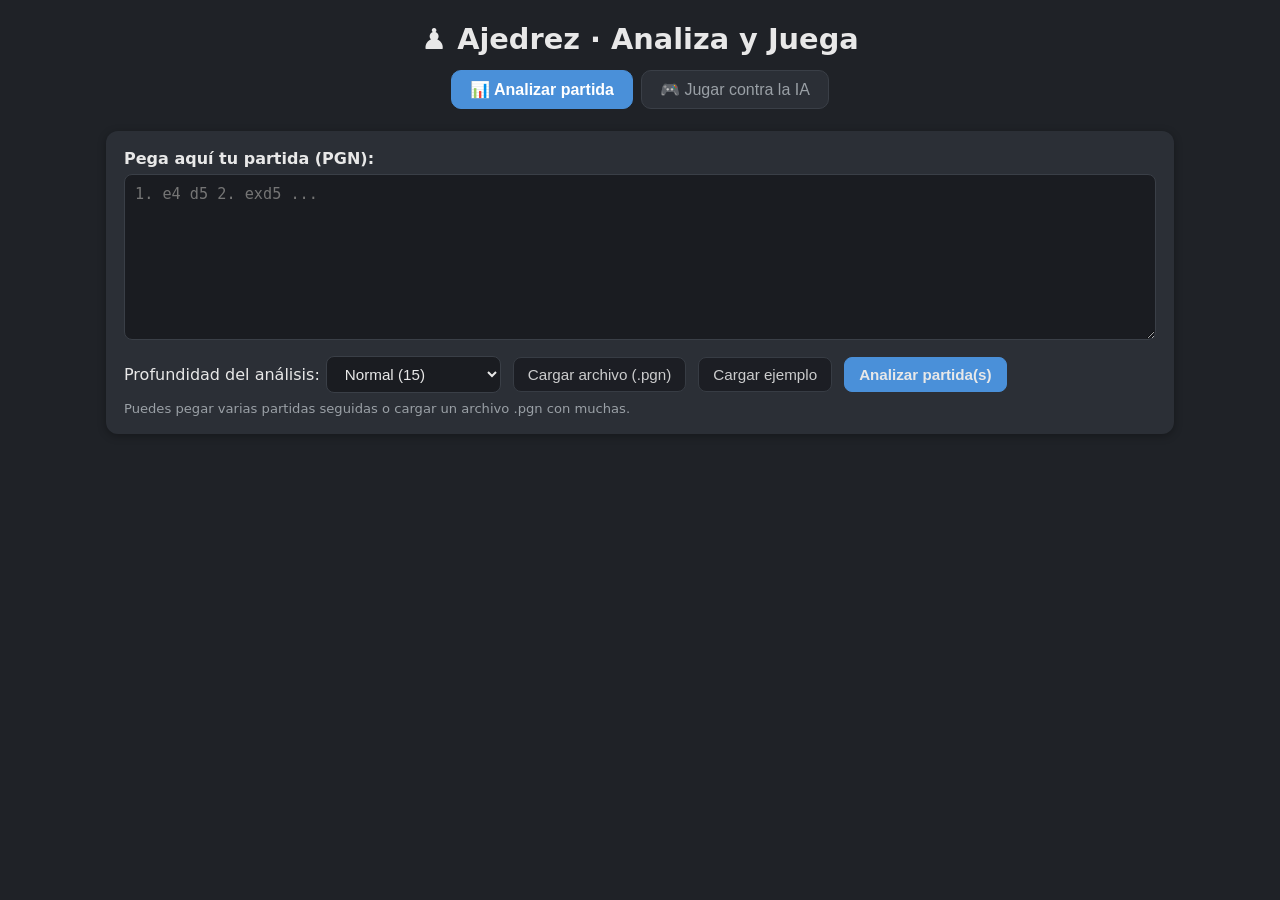
==== static/index.html @ 44417ddb "App de ajedrez: analizador + juego (escritorio y web) - Version de escritorio (Python/Flask + Stockf" ====
<!DOCTYPE html>
<html lang="es">
<head>
  <meta charset="UTF-8" />
  <meta name="viewport" content="width=device-width, initial-scale=1.0" />
  <title>Analizador de Ajedrez</title>
  <link rel="stylesheet" href="/static/style.css" />
</head>
<body>
  <header>
    <h1>♟ Ajedrez · Analiza y Juega</h1>
    <nav class="tabs">
      <button class="tab-btn active" data-tab="analyze">📊 Analizar partida</button>
      <button class="tab-btn" data-tab="play">🎮 Jugar contra la IA</button>
    </nav>
  </header>

  <main>
   <div id="tab-analyze" class="tab-content">
    <!-- Panel de entrada -->
    <section id="input-panel" class="card">
      <label for="pgn">Pega aquí tu partida (PGN):</label>
      <textarea id="pgn" rows="8" placeholder="1. e4 d5 2. exd5 ..."></textarea>
      <div class="controls">
        <label>Profundidad del análisis:
          <select id="depth">
            <option value="10">Rápida (10)</option>
            <option value="15" selected>Normal (15)</option>
            <option value="18">Profunda (18)</option>
            <option value="22">Muy profunda (22)</option>
          </select>
        </label>
        <input type="file" id="file-input" accept=".pgn,.txt" class="hidden" />
        <button id="load-file" class="ghost">Cargar archivo (.pgn)</button>
        <button id="load-example" class="ghost">Cargar ejemplo</button>
        <button id="analyze">Analizar partida(s)</button>
      </div>
      <p class="hint">Puedes pegar varias partidas seguidas o cargar un archivo .pgn con muchas.</p>
      <div id="progress-wrap" class="hidden">
        <div id="progress-bar"><div id="progress-fill"></div></div>
        <span id="progress-text"></span>
      </div>
      <div id="error-box" class="hidden"></div>
    </section>

    <!-- Panel de resultados -->
    <section id="results" class="hidden">
      <!-- Estadísticas globales (varias partidas) -->
      <div class="card hidden" id="global-card">
        <h2>Estadísticas globales</h2>
        <div id="global-stats"></div>
      </div>

      <!-- Selector de partidas (varias partidas) -->
      <div class="card hidden" id="games-card">
        <h2>Partidas analizadas</h2>
        <div id="games-list"></div>
      </div>

      <div class="layout">
        <!-- Tablero + navegación -->
        <div class="board-col card">
          <div class="player-tag" id="tag-top"></div>
          <div id="board-wrap">
            <div id="board"></div>
            <svg id="arrows" viewBox="0 0 8 8" preserveAspectRatio="none"></svg>
          </div>
          <div class="player-tag bottom" id="tag-bottom"></div>

          <div id="move-info"></div>

          <!-- Gráfico de evaluación -->
          <div id="eval-graph-wrap">
            <svg id="eval-graph" viewBox="0 0 400 120" preserveAspectRatio="none"></svg>
            <div class="graph-legend"><span>Ventaja blancas ▲</span><span>▼ Ventaja negras</span></div>
          </div>

          <div class="nav">
            <button id="nav-first" title="Inicio">⏮</button>
            <button id="nav-prev" title="Anterior">◀</button>
            <button id="nav-next" title="Siguiente">▶</button>
            <button id="nav-last" title="Final">⏭</button>
            <button id="flip" title="Girar tablero">⟲ Girar</button>
          </div>
          <p class="hint">Usa ← → para navegar · tecla F para girar</p>
        </div>

        <!-- Reporte -->
        <div class="report-col">
          <div class="card summary-card">
            <h2>Resumen</h2>
            <div id="opening-info"></div>
            <div id="summary"></div>
          </div>
          <div class="card moves-card">
            <h2>Jugadas</h2>
            <div id="movelist"></div>
          </div>
        </div>
      </div>

      <!-- Reporte para aprender -->
      <div class="card" id="report-card">
        <h2>📝 Aprende de tus errores</h2>
        <p class="hint">Genera un resumen de tus errores principales y consejos para mejorar. Elige tu color:</p>
        <div class="report-buttons" id="report-buttons"></div>
        <pre id="report-output" class="hidden"></pre>
        <div id="report-actions" class="hidden">
          <button id="copy-report" class="ghost">📋 Copiar</button>
          <button id="download-report" class="ghost">💾 Descargar .txt</button>
          <span id="copy-msg"></span>
        </div>
      </div>

      <!-- Entrenador de errores -->
      <div class="card hidden" id="trainer-card">
        <h2>🧩 Entrena tus errores</h2>
        <div id="trainer-intro"></div>
        <div id="trainer-area" class="hidden">
          <div class="trainer-layout">
            <div class="board-col">
              <div id="puzzle-prompt"></div>
              <div id="puzzle-board-wrap"><div id="puzzle-board"></div></div>
            </div>
            <div class="trainer-side">
              <div id="puzzle-progress"></div>
              <div id="puzzle-status"><em>Encuentra la mejor jugada y muévela en el tablero.</em></div>
              <div class="puzzle-buttons">
                <button id="pz-hint" class="ghost">💡 Pista</button>
                <button id="pz-solution" class="ghost">Ver solución</button>
                <button id="pz-next">Siguiente ▶</button>
              </div>
            </div>
          </div>
        </div>
      </div>
    </section>
   </div><!-- /tab-analyze -->

   <!-- ================= PESTAÑA: JUGAR ================= -->
   <div id="tab-play" class="tab-content hidden">
    <div class="card" id="play-setup">
      <h2>Nueva partida contra la IA</h2>
      <div class="controls">
        <label>Juego con:
          <select id="play-color">
            <option value="white">Blancas</option>
            <option value="black">Negras</option>
            <option value="random">Al azar</option>
          </select>
        </label>
        <label>Dificultad:
          <select id="play-mode">
            <option value="adaptive" selected>Adaptativa (a tu nivel)</option>
            <option value="fixed">Fija</option>
          </select>
        </label>
        <label id="elo-fixed-wrap" class="hidden">Elo del rival:
          <input type="number" id="play-elo" value="1000" min="500" max="2800" step="50" style="width:90px" />
        </label>
        <button id="play-start">Empezar partida</button>
      </div>
    </div>

    <div class="card hidden" id="elo-card">
      <div id="elo-panel"></div>
      <svg id="elo-graph" viewBox="0 0 400 110" preserveAspectRatio="none" class="hidden"></svg>
    </div>

    <div class="play-layout hidden" id="play-area">
      <div class="board-col card">
        <div class="player-tag" id="ptag-top"></div>
        <div id="play-board-wrap">
          <div id="play-board"></div>
          <svg id="play-arrows" viewBox="0 0 8 8" preserveAspectRatio="none"></svg>
          <div id="promo-overlay" class="hidden"></div>
        </div>
        <div class="player-tag bottom" id="ptag-bottom"></div>
        <div id="play-status"></div>
        <div class="nav">
          <button id="play-hint" class="ghost">💡 Pista</button>
          <button id="play-takeback" class="ghost">↩ Deshacer</button>
          <button id="play-resign" class="ghost">🏳 Rendirse</button>
          <button id="play-flip" class="ghost">⟲ Girar</button>
          <button id="play-sound" class="ghost" title="Activar/desactivar sonido">🔊</button>
        </div>
        <button id="play-analyze" class="ghost hidden">📊 Analizar esta partida</button>
      </div>

      <div class="report-col">
        <div class="card">
          <h2>Tu última jugada</h2>
          <div id="play-feedback"><em>Haz tu primera jugada para ver la evaluación.</em></div>
        </div>
        <div class="card moves-card">
          <h2>Historial</h2>
          <div id="play-history"></div>
        </div>
      </div>
    </div>
   </div><!-- /tab-play -->
  </main>

  <script src="/static/app.js"></script>
  <script src="/static/play.js"></script>
</body>
</html>
---- static/style.css ----
:root {
  --bg: #1f2227;
  --card: #2b2f36;
  --light: #ebecd0;
  --dark: #769656;
  --accent: #4a90d9;
  --text: #e8e8e8;
  --muted: #9aa0a6;
}

* { box-sizing: border-box; }

body {
  margin: 0;
  font-family: "Segoe UI", system-ui, sans-serif;
  background: var(--bg);
  color: var(--text);
  padding-bottom: 40px;
}

header {
  text-align: center;
  padding: 22px 16px 6px;
}
header h1 { margin: 0; font-size: 1.8rem; }
header .sub { color: var(--muted); margin: 6px 0 0; }

/* Pestañas */
.tabs { display: flex; gap: 8px; justify-content: center; margin-top: 14px; }
.tab-btn {
  background: var(--card); color: var(--muted); border: 1px solid #3a3f47;
  padding: 9px 18px; border-radius: 10px; font-size: 1rem; cursor: pointer;
}
.tab-btn.active { background: var(--accent); border-color: var(--accent); color: #fff; font-weight: 600; }
.tab-content { animation: fade .2s; }
@keyframes fade { from { opacity: 0; } to { opacity: 1; } }

main { max-width: 1100px; margin: 0 auto; padding: 16px; }

.card {
  background: var(--card);
  border-radius: 12px;
  padding: 18px;
  box-shadow: 0 2px 8px rgba(0,0,0,.3);
  margin-bottom: 18px;
}

label { display: block; margin-bottom: 6px; font-weight: 600; }

textarea {
  width: 100%;
  background: #1a1c21;
  color: var(--text);
  border: 1px solid #3a3f47;
  border-radius: 8px;
  padding: 10px;
  font-family: "Consolas", monospace;
  font-size: 0.95rem;
  resize: vertical;
}

.controls {
  display: flex;
  gap: 12px;
  align-items: center;
  flex-wrap: wrap;
  margin-top: 12px;
}
.controls label { display: inline-flex; gap: 6px; align-items: center; margin: 0; font-weight: 500; }

select, button {
  background: #1a1c21;
  color: var(--text);
  border: 1px solid #3a3f47;
  border-radius: 8px;
  padding: 8px 14px;
  font-size: 0.95rem;
  cursor: pointer;
}
button#analyze { background: var(--accent); border-color: var(--accent); font-weight: 600; }
button#analyze:hover { filter: brightness(1.1); }
button.ghost { opacity: .85; }
button:disabled { opacity: .5; cursor: default; }

.hidden { display: none !important; }

/* Progreso */
#progress-wrap { margin-top: 14px; display: flex; align-items: center; gap: 12px; }
#progress-bar { flex: 1; height: 10px; background: #1a1c21; border-radius: 6px; overflow: hidden; }
#progress-fill { height: 100%; width: 0; background: var(--accent); transition: width .15s; }
#progress-text { color: var(--muted); font-size: .9rem; white-space: nowrap; }

#error-box {
  margin-top: 12px;
  background: #4a2222;
  border: 1px solid #c0392b;
  color: #ffb3b3;
  padding: 10px 14px;
  border-radius: 8px;
}

/* Layout resultados */
.layout { display: grid; grid-template-columns: minmax(340px, 460px) 1fr; gap: 18px; }
@media (max-width: 860px) { .layout { grid-template-columns: 1fr; } }

.board-col { display: flex; flex-direction: column; align-items: center; }

/* Tablero */
#board-wrap {
  position: relative;
  width: 100%;
  max-width: 440px;
  aspect-ratio: 1 / 1;
}
#board {
  width: 100%;
  height: 100%;
  display: grid;
  grid-template-columns: repeat(8, 1fr);
  grid-template-rows: repeat(8, 1fr);
  border-radius: 6px;
  overflow: hidden;
  border: 3px solid #3a3f47;
}
#arrows {
  position: absolute;
  top: 0; left: 0;
  width: 100%;
  height: 100%;
  pointer-events: none;
}
.sq {
  display: flex;
  align-items: center;
  justify-content: center;
  font-size: clamp(28px, 6.2vw, 46px);
  line-height: 1;
  position: relative;
  user-select: none;
}
.sq.light { background: var(--light); }
.sq.dark  { background: var(--dark); }
.sq .piece-w { color: #fff; text-shadow: 0 0 2px #000, 0 1px 2px rgba(0,0,0,.6); }
.sq .piece-b { color: #1a1a1a; text-shadow: 0 0 1px #888; }
/* Coordenadas del tablero */
.coord {
  position: absolute;
  font-size: clamp(8px, 1.5vw, 11px);
  font-weight: 700;
  line-height: 1;
  pointer-events: none;
}
.coord.rank { top: 2px; left: 2px; }
.coord.file { bottom: 1px; right: 3px; }
.coord-on-light { color: var(--dark); }
.coord-on-dark { color: var(--light); }

.sq.from { box-shadow: inset 0 0 0 4px rgba(74,144,217,.7); }
.sq.to   { box-shadow: inset 0 0 0 4px rgba(74,144,217,.95); }
.sq.best-from { box-shadow: inset 0 0 0 4px rgba(39,174,96,.55); }
.sq.best-to   { box-shadow: inset 0 0 0 4px rgba(39,174,96,.85); }

.player-tag { width: 100%; max-width: 440px; padding: 6px 4px; font-weight: 600; }
.player-tag.bottom { margin-top: 6px; }

/* Info de jugada */
#move-info {
  width: 100%;
  max-width: 440px;
  margin-top: 12px;
  min-height: 64px;
  background: #1a1c21;
  border-radius: 8px;
  padding: 10px 14px;
  font-size: .95rem;
}
#move-info .badge {
  display: inline-block;
  padding: 2px 10px;
  border-radius: 12px;
  font-weight: 700;
  color: #fff;
  font-size: .85rem;
}
#move-info .best { color: var(--muted); margin-top: 6px; }
#move-info .translate {
  margin-top: 6px;
  font-size: .95rem;
  color: #cfe3ff;
}
.player-summary .counts span[title] { cursor: help; }
.mv-co { font-family: "Consolas", monospace; letter-spacing: .3px; }

/* Reporte para aprender */
.report-buttons { display: flex; gap: 10px; flex-wrap: wrap; margin: 6px 0 4px; }
#report-output {
  background: #15171b;
  border: 1px solid #3a3f47;
  border-radius: 8px;
  padding: 14px 16px;
  margin-top: 12px;
  font-family: "Consolas", monospace;
  font-size: .88rem;
  line-height: 1.5;
  color: #d6dbe0;
  white-space: pre-wrap;
  word-break: break-word;
  max-height: 520px;
  overflow-y: auto;
}
#report-actions { display: flex; align-items: center; gap: 10px; margin-top: 10px; }
#copy-msg { color: #2ecc71; font-size: .9rem; }

/* Entrenador de errores */
.trainer-layout { display: grid; grid-template-columns: minmax(300px, 400px) 1fr; gap: 18px; align-items: start; }
@media (max-width: 760px) { .trainer-layout { grid-template-columns: 1fr; } }
#puzzle-board-wrap { width: 100%; max-width: 400px; aspect-ratio: 1 / 1; }
#puzzle-board {
  width: 100%; height: 100%;
  display: grid; grid-template-columns: repeat(8, 1fr); grid-template-rows: repeat(8, 1fr);
  border-radius: 6px; overflow: hidden; border: 3px solid #3a3f47;
}
#puzzle-board .sq { cursor: pointer; }
#puzzle-board .sq.selected { box-shadow: inset 0 0 0 4px rgba(241,196,15,.85); }
#puzzle-prompt { margin-bottom: 8px; font-size: .95rem; }
#puzzle-progress { font-size: 1.1rem; margin-bottom: 8px; }
#puzzle-status { background: #1a1c21; border-radius: 8px; padding: 10px 14px; min-height: 48px; margin-bottom: 12px; }
.pz-ok { color: #2ecc71; font-weight: 700; }
.pz-bad { color: #e67e22; font-weight: 700; }
.puzzle-buttons { display: flex; gap: 8px; flex-wrap: wrap; }
#trainer-intro button, #pz-next { background: var(--accent); border-color: var(--accent); color: #fff; font-weight: 600; }

/* ================= Modo de juego ================= */
.play-layout { display: grid; grid-template-columns: minmax(340px, 460px) 1fr; gap: 18px; }
@media (max-width: 860px) { .play-layout { grid-template-columns: 1fr; } }

#play-board-wrap { position: relative; width: 100%; max-width: 440px; aspect-ratio: 1 / 1; }
#play-board {
  width: 100%; height: 100%;
  display: grid; grid-template-columns: repeat(8, 1fr); grid-template-rows: repeat(8, 1fr);
  border-radius: 6px; overflow: hidden; border: 3px solid #3a3f47;
}
#play-board .sq { cursor: pointer; }
#play-board .sq.selected { box-shadow: inset 0 0 0 4px rgba(241,196,15,.85); }
#play-arrows { position: absolute; top: 0; left: 0; width: 100%; height: 100%; pointer-events: none; }

/* Puntos de jugada legal */
.legal-dot {
  position: absolute; width: 30%; height: 30%; border-radius: 50%;
  background: rgba(20,20,20,.32); top: 35%; left: 35%; pointer-events: none;
}
.sq.light .legal-dot { background: rgba(20,20,20,.28); }
.legal-dot.capture {
  width: 92%; height: 92%; top: 4%; left: 4%; background: transparent;
  border: 5px solid rgba(20,20,20,.32); box-sizing: border-box;
}

#play-status {
  width: 100%; max-width: 440px; margin-top: 12px; padding: 10px 14px;
  background: #1a1c21; border-radius: 8px; font-weight: 600; min-height: 20px;
}
#play-status.thinking { color: var(--accent); }
#play-status.check { color: #f1c40f; }
#play-status.win { color: #2ecc71; }
#play-status.error { color: #e74c3c; }

#play-feedback .reply { color: #cfe3ff; margin-top: 6px; }
#play-feedback .best { color: var(--muted); margin-top: 6px; }
#play-feedback .badge {
  display: inline-block; padding: 2px 10px; border-radius: 12px;
  font-weight: 700; color: #fff; font-size: .85rem;
}

/* Panel de Elo */
.elo-head { display: flex; align-items: baseline; gap: 16px; flex-wrap: wrap; }
.elo-big { font-size: 2.6rem; font-weight: 800; }
.elo-unit { font-size: .9rem; color: var(--muted); font-weight: 400; margin-left: 8px; }
.elo-delta { font-size: 1.3rem; font-weight: 800; margin-left: 6px; }
.elo-rank { font-size: 1.2rem; color: var(--accent); font-weight: 600; }
#elo-panel .meta { color: var(--muted); font-size: .9rem; margin-top: 6px; }
#elo-graph { width: 100%; height: 110px; margin-top: 12px; background: #1a1c21; border-radius: 8px; }

/* Coronación */
#promo-overlay {
  position: absolute; inset: 0; background: rgba(0,0,0,.6);
  display: flex; flex-direction: column; align-items: center; justify-content: center;
  gap: 10px; z-index: 5; border-radius: 6px;
}
.promo-title { color: #fff; font-weight: 600; }
.promo-row { display: flex; gap: 8px; }
.promo-piece {
  width: 56px; height: 56px; font-size: 38px; line-height: 1;
  background: var(--light); border: 2px solid #3a3f47; border-radius: 8px; cursor: pointer;
  display: flex; align-items: center; justify-content: center;
}
.promo-piece:hover { border-color: var(--accent); }

/* Aviso de blunder */
.blunder-flash { animation: blunderpulse .7s; }
@keyframes blunderpulse {
  0%, 100% { box-shadow: none; }
  30% { box-shadow: 0 0 0 3px #c0392b inset, 0 0 16px #c0392b; }
}

#play-analyze { margin-top: 8px; }
#move-info .why {
  margin-top: 8px;
  padding: 8px 10px;
  background: #3a2a2a;
  border-left: 3px solid #e74c3c;
  border-radius: 4px;
  font-size: .9rem;
}

/* Gráfico de evaluación */
#eval-graph-wrap { width: 100%; max-width: 440px; margin-top: 14px; }
#eval-graph {
  width: 100%;
  height: 120px;
  background: #1a1c21;
  border-radius: 8px;
  cursor: pointer;
}
.graph-legend { display: flex; justify-content: space-between; color: var(--muted); font-size: .72rem; margin-top: 2px; }

/* Selector de partidas */
#games-list { display: flex; flex-direction: column; gap: 6px; }
.game-item {
  display: flex; justify-content: space-between; align-items: center;
  background: #1a1c21; border-radius: 8px; padding: 10px 14px; cursor: pointer;
  border: 1px solid transparent;
}
.game-item:hover { border-color: var(--accent); }
.game-item.active { border-color: var(--accent); background: #232830; }
.game-item .g-acc { color: var(--muted); font-size: .85rem; }

/* Estadísticas globales */
#global-stats { display: flex; gap: 14px; flex-wrap: wrap; }
.global-player {
  flex: 1; min-width: 200px; background: #1a1c21; border-radius: 10px; padding: 14px;
}
.global-player h3 { margin: 0 0 6px; }
.global-player .big { font-size: 1.8rem; font-weight: 800; }
.global-player .meta { color: var(--muted); font-size: .85rem; margin: 4px 0; }
.global-player .badges { display: flex; gap: 8px; flex-wrap: wrap; margin-top: 6px; font-size: .82rem; }
.global-player .badges span { background: #2b2f36; padding: 3px 8px; border-radius: 10px; }

.nav { display: flex; gap: 8px; margin-top: 14px; }
.nav button { font-size: 1.1rem; padding: 6px 16px; }
.nav #flip { font-size: .9rem; padding: 6px 12px; margin-left: auto; }
.hint { color: var(--muted); font-size: .82rem; margin: 8px 0 0; }

/* Resumen */
#opening-info { margin-bottom: 12px; font-size: .95rem; line-height: 1.5; }
.opening-badge {
  display: inline-block; background: #3498db; color: #fff;
  padding: 2px 10px; border-radius: 12px; font-size: .8rem; font-weight: 700;
}
.opening-theory { color: var(--muted); }

#summary { display: flex; gap: 14px; flex-wrap: wrap; }
.player-summary { flex: 1; min-width: 160px; background: #1a1c21; border-radius: 10px; padding: 14px; }
.player-summary h3 { margin: 0 0 4px; font-size: 1.05rem; }
.player-summary .acc { font-size: 2.1rem; font-weight: 800; }
.player-summary .rating { color: var(--muted); margin-bottom: 8px; }
.player-summary .counts { display: flex; flex-direction: column; gap: 3px; font-size: .85rem; }
.player-summary .counts span { display: flex; justify-content: space-between; }
.dot { display: inline-block; width: 10px; height: 10px; border-radius: 50%; margin-right: 6px; vertical-align: middle; }

/* Lista de jugadas */
.moves-card { max-height: 520px; overflow-y: auto; }
.move-row { display: grid; grid-template-columns: 34px 1fr 1fr; gap: 6px; align-items: center; padding: 2px 0; }
.move-row .no { color: var(--muted); font-size: .85rem; text-align: right; }
.mv {
  padding: 4px 8px;
  border-radius: 6px;
  cursor: pointer;
  font-family: "Consolas", monospace;
  display: flex;
  align-items: center;
  gap: 6px;
}
.mv:hover { background: #1a1c21; }
.mv.active { outline: 2px solid var(--accent); background: #1a1c21; }
.mv .sym { font-weight: 800; }
.mv .mini-dot { width: 9px; height: 9px; border-radius: 50%; flex-shrink: 0; }
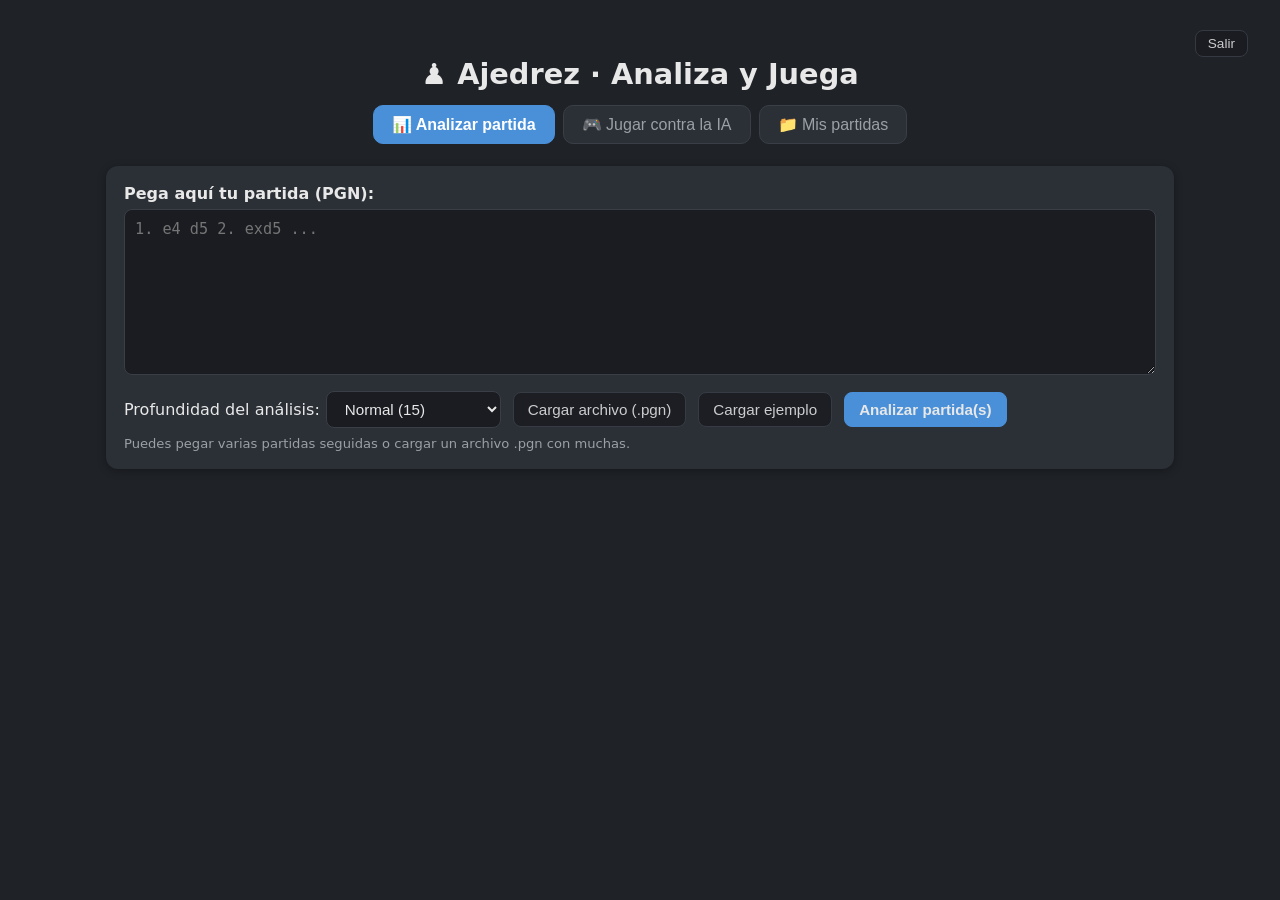
==== commit 3bd913a9: "Add multi-user auth, Supabase DB, login system and deployment config" ====
--- a/static/index.html
+++ b/static/index.html
@@ -8,10 +8,15 @@
 </head>
 <body>
   <header>
+    <div class="user-bar">
+      <span id="user-greeting"></span>
+      <button id="logout-btn" class="ghost" style="font-size:.85rem;padding:5px 12px">Salir</button>
+    </div>
     <h1>♟ Ajedrez · Analiza y Juega</h1>
     <nav class="tabs">
       <button class="tab-btn active" data-tab="analyze">📊 Analizar partida</button>
       <button class="tab-btn" data-tab="play">🎮 Jugar contra la IA</button>
+      <button class="tab-btn" data-tab="saved">📁 Mis partidas</button>
     </nav>
   </header>
 
@@ -199,9 +204,29 @@
       </div>
     </div>
    </div><!-- /tab-play -->
+
+   <!-- ================= PESTAÑA: MIS PARTIDAS ================= -->
+   <div id="tab-saved" class="tab-content hidden">
+    <div class="card">
+      <h2>📁 Mis partidas guardadas</h2>
+      <p class="hint">Tus partidas analizadas se guardan automáticamente. Haz clic en una para revisarla.</p>
+      <div id="saved-list"><em style="color:var(--muted)">Cargando...</em></div>
+    </div>
+   </div><!-- /tab-saved -->
   </main>
 
   <script src="/static/app.js"></script>
   <script src="/static/play.js"></script>
+  <style>
+    .user-bar { display:flex; justify-content:flex-end; align-items:center; gap:10px; padding:8px 16px 0; font-size:.9rem; color:var(--muted); }
+    #user-greeting strong { color:var(--text); }
+    .saved-item { display:flex; align-items:center; gap:10px; padding:10px 12px; border-radius:8px; background:#1a1c21; margin-bottom:8px; }
+    .saved-item .saved-label { flex:1; font-weight:600; }
+    .saved-item .saved-date { color:var(--muted); font-size:.85rem; }
+    .saved-item button { padding:5px 12px; font-size:.85rem; }
+    .save-toast { position:fixed; bottom:20px; right:20px; background:#27ae60; color:#fff; padding:10px 18px; border-radius:10px; font-size:.9rem; opacity:0; transition:opacity .3s; pointer-events:none; z-index:999; }
+    .save-toast.show { opacity:1; }
+  </style>
+  <div class="save-toast" id="save-toast">💾 Partida guardada</div>
 </body>
 </html>
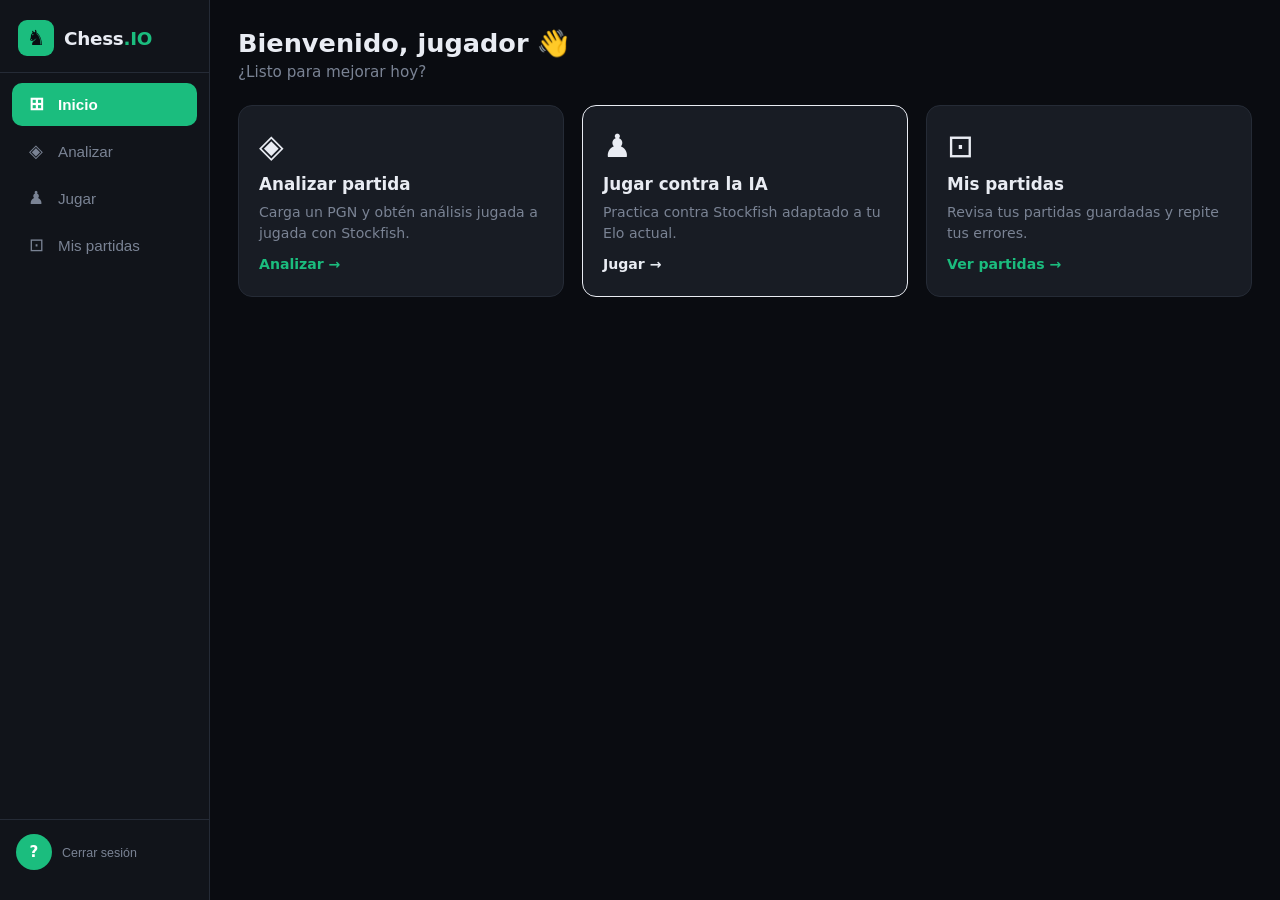
==== commit 47989352: "Redesign UI: Chess.IO style with sidebar, button groups, Entrenador section and dark theme" ====
--- a/static/index.html
+++ b/static/index.html
@@ -3,230 +3,336 @@
 <head>
   <meta charset="UTF-8" />
   <meta name="viewport" content="width=device-width, initial-scale=1.0" />
-  <title>Analizador de Ajedrez</title>
+  <title>Chess.IO</title>
   <link rel="stylesheet" href="/static/style.css" />
 </head>
 <body>
-  <header>
-    <div class="user-bar">
-      <span id="user-greeting"></span>
-      <button id="logout-btn" class="ghost" style="font-size:.85rem;padding:5px 12px">Salir</button>
-    </div>
-    <h1>♟ Ajedrez · Analiza y Juega</h1>
-    <nav class="tabs">
-      <button class="tab-btn active" data-tab="analyze">📊 Analizar partida</button>
-      <button class="tab-btn" data-tab="play">🎮 Jugar contra la IA</button>
-      <button class="tab-btn" data-tab="saved">📁 Mis partidas</button>
+
+  <!-- ===== SIDEBAR (escritorio) ===== -->
+  <aside class="sidebar">
+    <div class="sidebar-logo">
+      <div class="logo-icon-box">♞</div>
+      <span class="logo-name">Chess<span>.IO</span></span>
+    </div>
+    <nav class="sidebar-nav">
+      <button class="snav-btn active" data-page="home">
+        <span class="snav-icon">⊞</span><span>Inicio</span>
+      </button>
+      <button class="snav-btn" data-page="analyze">
+        <span class="snav-icon">◈</span><span>Analizar</span>
+      </button>
+      <button class="snav-btn" data-page="play">
+        <span class="snav-icon">♟</span><span>Jugar</span>
+      </button>
+      <button class="snav-btn" data-page="saved">
+        <span class="snav-icon">⊡</span><span>Mis partidas</span>
+      </button>
     </nav>
+    <div class="sidebar-user">
+      <div class="user-avatar" id="user-avatar">?</div>
+      <div class="sidebar-user-info">
+        <span id="username-display" class="sidebar-username"></span>
+        <button id="logout-btn" class="logout-link">Cerrar sesión</button>
+      </div>
+    </div>
+  </aside>
+
+  <!-- ===== HEADER MÓVIL ===== -->
+  <header class="mobile-header">
+    <span class="mobile-logo">♞ Chess<span style="color:var(--accent)">.IO</span></span>
+    <div class="mobile-user-right">
+      <span id="mobile-username"></span>
+      <div class="user-avatar-sm" id="mobile-avatar">?</div>
+    </div>
   </header>
 
-  <main>
-   <div id="tab-analyze" class="tab-content">
-    <!-- Panel de entrada -->
-    <section id="input-panel" class="card">
-      <label for="pgn">Pega aquí tu partida (PGN):</label>
-      <textarea id="pgn" rows="8" placeholder="1. e4 d5 2. exd5 ..."></textarea>
-      <div class="controls">
-        <label>Profundidad del análisis:
-          <select id="depth">
-            <option value="10">Rápida (10)</option>
-            <option value="15" selected>Normal (15)</option>
-            <option value="18">Profunda (18)</option>
-            <option value="22">Muy profunda (22)</option>
-          </select>
-        </label>
-        <input type="file" id="file-input" accept=".pgn,.txt" class="hidden" />
-        <button id="load-file" class="ghost">Cargar archivo (.pgn)</button>
-        <button id="load-example" class="ghost">Cargar ejemplo</button>
-        <button id="analyze">Analizar partida(s)</button>
-      </div>
-      <p class="hint">Puedes pegar varias partidas seguidas o cargar un archivo .pgn con muchas.</p>
-      <div id="progress-wrap" class="hidden">
-        <div id="progress-bar"><div id="progress-fill"></div></div>
-        <span id="progress-text"></span>
-      </div>
-      <div id="error-box" class="hidden"></div>
-    </section>
-
-    <!-- Panel de resultados -->
-    <section id="results" class="hidden">
-      <!-- Estadísticas globales (varias partidas) -->
-      <div class="card hidden" id="global-card">
-        <h2>Estadísticas globales</h2>
-        <div id="global-stats"></div>
-      </div>
-
-      <!-- Selector de partidas (varias partidas) -->
-      <div class="card hidden" id="games-card">
-        <h2>Partidas analizadas</h2>
-        <div id="games-list"></div>
-      </div>
-
-      <div class="layout">
-        <!-- Tablero + navegación -->
-        <div class="board-col card">
-          <div class="player-tag" id="tag-top"></div>
-          <div id="board-wrap">
-            <div id="board"></div>
-            <svg id="arrows" viewBox="0 0 8 8" preserveAspectRatio="none"></svg>
-          </div>
-          <div class="player-tag bottom" id="tag-bottom"></div>
-
-          <div id="move-info"></div>
-
-          <!-- Gráfico de evaluación -->
-          <div id="eval-graph-wrap">
-            <svg id="eval-graph" viewBox="0 0 400 120" preserveAspectRatio="none"></svg>
-            <div class="graph-legend"><span>Ventaja blancas ▲</span><span>▼ Ventaja negras</span></div>
-          </div>
-
-          <div class="nav">
-            <button id="nav-first" title="Inicio">⏮</button>
-            <button id="nav-prev" title="Anterior">◀</button>
-            <button id="nav-next" title="Siguiente">▶</button>
-            <button id="nav-last" title="Final">⏭</button>
-            <button id="flip" title="Girar tablero">⟲ Girar</button>
-          </div>
-          <p class="hint">Usa ← → para navegar · tecla F para girar</p>
-        </div>
-
-        <!-- Reporte -->
-        <div class="report-col">
-          <div class="card summary-card">
-            <h2>Resumen</h2>
-            <div id="opening-info"></div>
-            <div id="summary"></div>
-          </div>
-          <div class="card moves-card">
-            <h2>Jugadas</h2>
-            <div id="movelist"></div>
-          </div>
-        </div>
-      </div>
-
-      <!-- Reporte para aprender -->
-      <div class="card" id="report-card">
-        <h2>📝 Aprende de tus errores</h2>
-        <p class="hint">Genera un resumen de tus errores principales y consejos para mejorar. Elige tu color:</p>
-        <div class="report-buttons" id="report-buttons"></div>
-        <pre id="report-output" class="hidden"></pre>
-        <div id="report-actions" class="hidden">
-          <button id="copy-report" class="ghost">📋 Copiar</button>
-          <button id="download-report" class="ghost">💾 Descargar .txt</button>
-          <span id="copy-msg"></span>
-        </div>
-      </div>
-
-      <!-- Entrenador de errores -->
-      <div class="card hidden" id="trainer-card">
-        <h2>🧩 Entrena tus errores</h2>
-        <div id="trainer-intro"></div>
-        <div id="trainer-area" class="hidden">
-          <div class="trainer-layout">
-            <div class="board-col">
-              <div id="puzzle-prompt"></div>
-              <div id="puzzle-board-wrap"><div id="puzzle-board"></div></div>
-            </div>
-            <div class="trainer-side">
-              <div id="puzzle-progress"></div>
-              <div id="puzzle-status"><em>Encuentra la mejor jugada y muévela en el tablero.</em></div>
-              <div class="puzzle-buttons">
-                <button id="pz-hint" class="ghost">💡 Pista</button>
-                <button id="pz-solution" class="ghost">Ver solución</button>
-                <button id="pz-next">Siguiente ▶</button>
+  <!-- ===== CONTENIDO PRINCIPAL ===== -->
+  <div class="app-content">
+
+    <!-- INICIO -->
+    <div id="page-home" class="page">
+      <div class="page-header">
+        <h2>Bienvenido, <span id="home-username">jugador</span> 👋</h2>
+        <p class="page-sub">¿Listo para mejorar hoy?</p>
+      </div>
+
+      <div class="action-cards">
+        <div class="action-card" onclick="navigateTo('analyze')">
+          <div class="action-card-icon">◈</div>
+          <h3>Analizar partida</h3>
+          <p>Carga un PGN y obtén análisis jugada a jugada con Stockfish.</p>
+          <span class="action-link">Analizar →</span>
+        </div>
+        <div class="action-card green-card" onclick="navigateTo('play')">
+          <div class="action-card-icon">♟</div>
+          <h3>Jugar contra la IA</h3>
+          <p>Practica contra Stockfish adaptado a tu Elo actual.</p>
+          <span class="action-link">Jugar →</span>
+        </div>
+        <div class="action-card" onclick="navigateTo('saved')">
+          <div class="action-card-icon">⊡</div>
+          <h3>Mis partidas</h3>
+          <p>Revisa tus partidas guardadas y repite tus errores.</p>
+          <span class="action-link">Ver partidas →</span>
+        </div>
+      </div>
+
+      <div id="home-elo-card" class="home-elo-card card hidden"></div>
+    </div>
+
+    <!-- ANALIZAR -->
+    <div id="page-analyze" class="page hidden">
+      <div class="page-header">
+        <h2>◈ Analizar partida</h2>
+      </div>
+      <section id="input-panel" class="card">
+        <label for="pgn">Pega aquí tu partida (PGN):</label>
+        <textarea id="pgn" rows="7" placeholder="1. e4 d5 2. exd5 ..."></textarea>
+        <div class="controls">
+          <label>Profundidad:
+            <select id="depth">
+              <option value="10">Rápida (10)</option>
+              <option value="15" selected>Normal (15)</option>
+              <option value="18">Profunda (18)</option>
+              <option value="22">Muy profunda (22)</option>
+            </select>
+          </label>
+          <input type="file" id="file-input" accept=".pgn,.txt" class="hidden" />
+          <button id="load-file" class="ghost">Cargar .pgn</button>
+          <button id="load-example" class="ghost">Ejemplo</button>
+          <button id="analyze">Analizar</button>
+        </div>
+        <p class="hint">Puedes pegar varias partidas o cargar un archivo .pgn.</p>
+        <div id="progress-wrap" class="hidden">
+          <div id="progress-bar"><div id="progress-fill"></div></div>
+          <span id="progress-text"></span>
+        </div>
+        <div id="error-box" class="hidden"></div>
+      </section>
+
+      <section id="results" class="hidden">
+        <div class="card hidden" id="global-card">
+          <h2>Estadísticas globales</h2>
+          <div id="global-stats"></div>
+        </div>
+        <div class="card hidden" id="games-card">
+          <h2>Partidas analizadas</h2>
+          <div id="games-list"></div>
+        </div>
+
+        <div class="layout">
+          <div class="board-col card">
+            <div class="player-tag" id="tag-top"></div>
+            <div id="board-wrap">
+              <div id="board"></div>
+              <svg id="arrows" viewBox="0 0 8 8" preserveAspectRatio="none"></svg>
+            </div>
+            <div class="player-tag bottom" id="tag-bottom"></div>
+            <div id="move-info"></div>
+            <div id="eval-graph-wrap">
+              <svg id="eval-graph" viewBox="0 0 400 120" preserveAspectRatio="none"></svg>
+              <div class="graph-legend"><span>Ventaja blancas ▲</span><span>▼ Ventaja negras</span></div>
+            </div>
+            <div class="nav">
+              <button id="nav-first" title="Inicio">⏮</button>
+              <button id="nav-prev" title="Anterior">◀</button>
+              <button id="nav-next" title="Siguiente">▶</button>
+              <button id="nav-last" title="Final">⏭</button>
+              <button id="flip" title="Girar">⟲ Girar</button>
+            </div>
+            <p class="hint">Usa ← → para navegar · F para girar</p>
+          </div>
+
+          <div class="report-col">
+            <div class="card summary-card">
+              <h2>Resumen</h2>
+              <div id="opening-info"></div>
+              <div id="summary"></div>
+            </div>
+            <div class="card moves-card">
+              <h2>Jugadas</h2>
+              <div id="movelist"></div>
+            </div>
+          </div>
+        </div>
+
+        <div class="card" id="report-card">
+          <h2>📝 Aprende de tus errores</h2>
+          <p class="hint">Genera un resumen de tus errores y consejos para mejorar:</p>
+          <div class="report-buttons" id="report-buttons"></div>
+          <pre id="report-output" class="hidden"></pre>
+          <div id="report-actions" class="hidden">
+            <button id="copy-report" class="ghost">📋 Copiar</button>
+            <button id="download-report" class="ghost">💾 Descargar</button>
+            <span id="copy-msg"></span>
+          </div>
+        </div>
+
+        <div class="card hidden" id="trainer-card">
+          <h2>🧩 Entrena tus errores</h2>
+          <div id="trainer-intro"></div>
+          <div id="trainer-area" class="hidden">
+            <div class="trainer-layout">
+              <div class="board-col">
+                <div id="puzzle-prompt"></div>
+                <div id="puzzle-board-wrap"><div id="puzzle-board"></div></div>
               </div>
-            </div>
-          </div>
-        </div>
-      </div>
-    </section>
-   </div><!-- /tab-analyze -->
-
-   <!-- ================= PESTAÑA: JUGAR ================= -->
-   <div id="tab-play" class="tab-content hidden">
-    <div class="card" id="play-setup">
-      <h2>Nueva partida contra la IA</h2>
-      <div class="controls">
-        <label>Juego con:
-          <select id="play-color">
-            <option value="white">Blancas</option>
-            <option value="black">Negras</option>
-            <option value="random">Al azar</option>
-          </select>
-        </label>
-        <label>Dificultad:
-          <select id="play-mode">
-            <option value="adaptive" selected>Adaptativa (a tu nivel)</option>
-            <option value="fixed">Fija</option>
-          </select>
-        </label>
-        <label id="elo-fixed-wrap" class="hidden">Elo del rival:
-          <input type="number" id="play-elo" value="1000" min="500" max="2800" step="50" style="width:90px" />
-        </label>
-        <button id="play-start">Empezar partida</button>
-      </div>
-    </div>
-
-    <div class="card hidden" id="elo-card">
-      <div id="elo-panel"></div>
-      <svg id="elo-graph" viewBox="0 0 400 110" preserveAspectRatio="none" class="hidden"></svg>
-    </div>
-
-    <div class="play-layout hidden" id="play-area">
-      <div class="board-col card">
-        <div class="player-tag" id="ptag-top"></div>
-        <div id="play-board-wrap">
-          <div id="play-board"></div>
-          <svg id="play-arrows" viewBox="0 0 8 8" preserveAspectRatio="none"></svg>
-          <div id="promo-overlay" class="hidden"></div>
-        </div>
-        <div class="player-tag bottom" id="ptag-bottom"></div>
-        <div id="play-status"></div>
-        <div class="nav">
-          <button id="play-hint" class="ghost">💡 Pista</button>
-          <button id="play-takeback" class="ghost">↩ Deshacer</button>
-          <button id="play-resign" class="ghost">🏳 Rendirse</button>
-          <button id="play-flip" class="ghost">⟲ Girar</button>
-          <button id="play-sound" class="ghost" title="Activar/desactivar sonido">🔊</button>
-        </div>
-        <button id="play-analyze" class="ghost hidden">📊 Analizar esta partida</button>
-      </div>
-
-      <div class="report-col">
-        <div class="card">
-          <h2>Tu última jugada</h2>
-          <div id="play-feedback"><em>Haz tu primera jugada para ver la evaluación.</em></div>
-        </div>
-        <div class="card moves-card">
-          <h2>Historial</h2>
-          <div id="play-history"></div>
-        </div>
-      </div>
-    </div>
-   </div><!-- /tab-play -->
-
-   <!-- ================= PESTAÑA: MIS PARTIDAS ================= -->
-   <div id="tab-saved" class="tab-content hidden">
-    <div class="card">
-      <h2>📁 Mis partidas guardadas</h2>
-      <p class="hint">Tus partidas analizadas se guardan automáticamente. Haz clic en una para revisarla.</p>
-      <div id="saved-list"><em style="color:var(--muted)">Cargando...</em></div>
-    </div>
-   </div><!-- /tab-saved -->
-  </main>
+              <div class="trainer-side">
+                <div id="puzzle-progress"></div>
+                <div id="puzzle-status"><em>Encuentra la mejor jugada y muévela.</em></div>
+                <div class="puzzle-buttons">
+                  <button id="pz-hint" class="ghost">💡 Pista</button>
+                  <button id="pz-solution" class="ghost">Ver solución</button>
+                  <button id="pz-next">Siguiente ▶</button>
+                </div>
+              </div>
+            </div>
+          </div>
+        </div>
+      </section>
+    </div>
+
+    <!-- JUGAR -->
+    <div id="page-play" class="page hidden">
+
+      <!-- Setup -->
+      <div id="play-setup-wrap">
+        <div class="page-header">
+          <h2>Jugar contra la IA</h2>
+          <p class="page-sub">Configura tu partida y sube tu Elo, jugada a jugada.</p>
+        </div>
+        <div class="card" id="play-setup">
+          <div class="setup-section">
+            <div class="setup-label">Juego con</div>
+            <div class="btn-group" id="color-group">
+              <button class="bgroup-btn" data-val="white">&#9812;<br><small>Blancas</small></button>
+              <button class="bgroup-btn" data-val="black">&#9818;<br><small>Negras</small></button>
+              <button class="bgroup-btn active" data-val="random">&#9860;<br><small>Al azar</small></button>
+            </div>
+          </div>
+          <div class="setup-section">
+            <div class="setup-label">Dificultad</div>
+            <div class="btn-group" id="diff-group">
+              <button class="bgroup-btn active" data-mode="adaptive" data-elo="0">Adapt.<br><small>~tu Elo</small></button>
+              <button class="bgroup-btn" data-mode="fixed" data-elo="688">Facil<br><small>~688</small></button>
+              <button class="bgroup-btn" data-mode="fixed" data-elo="1100">Media<br><small>~1100</small></button>
+              <button class="bgroup-btn" data-mode="fixed" data-elo="1600">Dificil<br><small>~1600</small></button>
+              <button class="bgroup-btn" data-mode="fixed" data-elo="2200">Maestro<br><small>~2200</small></button>
+            </div>
+          </div>
+          <button id="play-start">&#9654; Empezar partida</button>
+          <!-- Hidden selects para compatibilidad con play.js -->
+          <select id="play-color" class="hidden"><option value="white">Blancas</option><option value="black">Negras</option><option value="random" selected>Al azar</option></select>
+          <select id="play-mode" class="hidden"><option value="adaptive" selected>Adaptativa</option><option value="fixed">Fija</option></select>
+          <input type="number" id="play-elo" value="0" class="hidden" />
+          <div id="elo-fixed-wrap" class="hidden"></div>
+        </div>
+
+        <!-- Stats cards -->
+        <div class="play-stats-row hidden" id="play-stats-row">
+          <div class="play-stat-card">
+            <div class="psc-label">Elo estimado</div>
+            <div class="psc-val" id="psc-elo-val">--</div>
+            <div class="psc-rank" id="psc-elo-rank"></div>
+          </div>
+          <div class="play-stat-card">
+            <div class="psc-label">Ultima perdida media</div>
+            <div class="psc-val" id="psc-prec-val">--</div>
+            <div class="psc-sub" id="psc-prec-sub"></div>
+          </div>
+          <div class="play-stat-card">
+            <div class="psc-label">Balance</div>
+            <div class="psc-val" id="psc-bal-val">--</div>
+            <div class="balance-bar" id="psc-bar"></div>
+            <div class="balance-labels" id="psc-bal-labels"></div>
+          </div>
+        </div>
+
+        <div class="card hidden" id="elo-card">
+          <div id="elo-panel"></div>
+          <svg id="elo-graph" viewBox="0 0 400 110" preserveAspectRatio="none" class="hidden"></svg>
+        </div>
+      </div>
+
+      <!-- Area de juego -->
+      <div class="hidden" id="play-area">
+        <div class="play-topbar">
+          <button class="play-back-btn" id="play-back">&#8592; Volver</button>
+          <div class="play-status-chip">
+            <span class="play-status-dot"></span>
+            <span id="play-status-chip-text">Partida en curso</span>
+          </div>
+        </div>
+        <div class="play-layout">
+          <div class="board-col card">
+            <div class="player-tag" id="ptag-top"></div>
+            <div id="play-board-wrap">
+              <div id="play-board"></div>
+              <svg id="play-arrows" viewBox="0 0 8 8" preserveAspectRatio="none"></svg>
+              <div id="promo-overlay" class="hidden"></div>
+            </div>
+            <div class="player-tag bottom" id="ptag-bottom"></div>
+            <div id="play-status"></div>
+            <div class="nav">
+              <button id="play-hint" class="ghost">&#128161; Pista</button>
+              <button id="play-takeback" class="ghost">&#8617; Deshacer</button>
+              <button id="play-flip" class="ghost">&#10227; Girar</button>
+              <button id="play-sound" class="ghost">&#128266;</button>
+            </div>
+            <button id="play-analyze" class="ghost hidden" style="margin-top:8px">&#128202; Analizar esta partida</button>
+          </div>
+          <div class="report-col">
+            <div class="card moves-card">
+              <h2>Movimientos</h2>
+              <div id="play-history"></div>
+            </div>
+            <div class="entrenador-card">
+              <div class="entrenador-header">
+                <span class="entrenador-title">Entrenador</span>
+                <span class="entrenador-eval" id="entrenador-eval"></span>
+              </div>
+              <div id="play-feedback"><em style="color:var(--muted)">Haz tu primera jugada para ver el analisis.</em></div>
+            </div>
+            <div class="play-actions">
+              <button id="play-resign" class="ghost">&#127987; Rendirse</button>
+            </div>
+          </div>
+        </div>
+      </div>
+    </div>
+
+    <!-- MIS PARTIDAS -->
+    <div id="page-saved" class="page hidden">
+      <div class="page-header">
+        <h2>⊡ Mis partidas</h2>
+        <p class="page-sub">Tus partidas analizadas se guardan automáticamente.</p>
+      </div>
+      <div class="card">
+        <div id="saved-list"><em style="color:var(--muted)">Cargando...</em></div>
+      </div>
+    </div>
+
+  </div><!-- /app-content -->
+
+  <!-- ===== NAVEGACIÓN MÓVIL ===== -->
+  <nav class="mobile-nav">
+    <button class="mnav-btn active" data-page="home">
+      <span class="mnav-icon">⊞</span><span class="mnav-label">Inicio</span>
+    </button>
+    <button class="mnav-btn" data-page="analyze">
+      <span class="mnav-icon">◈</span><span class="mnav-label">Analizar</span>
+    </button>
+    <button class="mnav-btn" data-page="play">
+      <span class="mnav-icon">♟</span><span class="mnav-label">Jugar</span>
+    </button>
+    <button class="mnav-btn" data-page="saved">
+      <span class="mnav-icon">⊡</span><span class="mnav-label">Guardadas</span>
+    </button>
+  </nav>
+
+  <div class="save-toast" id="save-toast">💾 Partida guardada</div>
 
   <script src="/static/app.js"></script>
   <script src="/static/play.js"></script>
-  <style>
-    .user-bar { display:flex; justify-content:flex-end; align-items:center; gap:10px; padding:8px 16px 0; font-size:.9rem; color:var(--muted); }
-    #user-greeting strong { color:var(--text); }
-    .saved-item { display:flex; align-items:center; gap:10px; padding:10px 12px; border-radius:8px; background:#1a1c21; margin-bottom:8px; }
-    .saved-item .saved-label { flex:1; font-weight:600; }
-    .saved-item .saved-date { color:var(--muted); font-size:.85rem; }
-    .saved-item button { padding:5px 12px; font-size:.85rem; }
-    .save-toast { position:fixed; bottom:20px; right:20px; background:#27ae60; color:#fff; padding:10px 18px; border-radius:10px; font-size:.9rem; opacity:0; transition:opacity .3s; pointer-events:none; z-index:999; }
-    .save-toast.show { opacity:1; }
-  </style>
-  <div class="save-toast" id="save-toast">💾 Partida guardada</div>
 </body>
 </html>
--- a/static/style.css
+++ b/static/style.css
@@ -1,386 +1,865 @@
+/* =============================================
+   CHESS.IO — Design System
+   ============================================= */
+
 :root {
-  --bg: #1f2227;
-  --card: #2b2f36;
-  --light: #ebecd0;
-  --dark: #769656;
-  --accent: #4a90d9;
-  --text: #e8e8e8;
-  --muted: #9aa0a6;
-}
-
-* { box-sizing: border-box; }
+  --bg:        #0a0c11;
+  --surface:   #11141a;
+  --card:      #181c24;
+  --border:    #252b36;
+  --accent:    #1bbd7e;
+  --accent-hover: #22d68f;
+  --accent-dim: #0d2e1e;
+  --blue:      #4a90d9;
+  --light-sq:  #e8ead4;
+  --dark-sq:   #6b9e5e;
+  --text:      #e9ecf3;
+  --muted:     #7a8394;
+  --sidebar-w: 210px;
+  --mobile-header-h: 52px;
+  --mobile-nav-h: 60px;
+}
+
+* { box-sizing: border-box; margin: 0; padding: 0; }
 
 body {
-  margin: 0;
   font-family: "Segoe UI", system-ui, sans-serif;
   background: var(--bg);
   color: var(--text);
-  padding-bottom: 40px;
-}
-
-header {
-  text-align: center;
-  padding: 22px 16px 6px;
-}
-header h1 { margin: 0; font-size: 1.8rem; }
-header .sub { color: var(--muted); margin: 6px 0 0; }
-
-/* Pestañas */
-.tabs { display: flex; gap: 8px; justify-content: center; margin-top: 14px; }
-.tab-btn {
-  background: var(--card); color: var(--muted); border: 1px solid #3a3f47;
-  padding: 9px 18px; border-radius: 10px; font-size: 1rem; cursor: pointer;
-}
-.tab-btn.active { background: var(--accent); border-color: var(--accent); color: #fff; font-weight: 600; }
-.tab-content { animation: fade .2s; }
-@keyframes fade { from { opacity: 0; } to { opacity: 1; } }
-
-main { max-width: 1100px; margin: 0 auto; padding: 16px; }
+  min-height: 100vh;
+}
+
+/* =============================================
+   SIDEBAR
+   ============================================= */
+
+.sidebar {
+  position: fixed;
+  top: 0; left: 0;
+  width: var(--sidebar-w);
+  height: 100vh;
+  background: var(--surface);
+  border-right: 1px solid var(--border);
+  display: flex;
+  flex-direction: column;
+  z-index: 100;
+  padding: 0 0 16px;
+}
+
+.sidebar-logo {
+  display: flex;
+  align-items: center;
+  gap: 10px;
+  padding: 20px 18px 16px;
+  border-bottom: 1px solid var(--border);
+  margin-bottom: 10px;
+}
+.logo-icon-box {
+  width: 36px; height: 36px;
+  background: var(--accent);
+  border-radius: 9px;
+  display: flex; align-items: center; justify-content: center;
+  font-size: 1.3rem; line-height: 1; flex-shrink: 0;
+  color: #0a0c11;
+}
+.logo-name {
+  font-size: 1.15rem; font-weight: 800; letter-spacing: -.3px;
+  color: var(--text);
+}
+.logo-name span { color: var(--accent); }
+
+.sidebar-nav {
+  flex: 1;
+  display: flex;
+  flex-direction: column;
+  gap: 4px;
+  padding: 0 12px;
+}
+
+.snav-btn {
+  display: flex;
+  align-items: center;
+  gap: 12px;
+  padding: 11px 14px;
+  border-radius: 10px;
+  border: none;
+  background: transparent;
+  color: var(--muted);
+  font-size: .95rem;
+  cursor: pointer;
+  text-align: left;
+  width: 100%;
+  transition: background .15s, color .15s;
+}
+.snav-btn:hover { background: var(--card); color: var(--text); }
+.snav-btn.active { background: var(--accent); color: #fff; font-weight: 600; }
+.snav-icon { font-size: 1.1rem; width: 20px; text-align: center; }
+
+.sidebar-user {
+  display: flex;
+  align-items: center;
+  gap: 10px;
+  padding: 14px 16px;
+  border-top: 1px solid var(--border);
+  margin: 0 0 0;
+}
+.user-avatar {
+  width: 36px; height: 36px;
+  border-radius: 50%;
+  background: var(--accent);
+  color: #fff;
+  font-weight: 700;
+  font-size: .95rem;
+  display: flex;
+  align-items: center;
+  justify-content: center;
+  flex-shrink: 0;
+  text-transform: uppercase;
+}
+.sidebar-user-info { display: flex; flex-direction: column; gap: 2px; overflow: hidden; }
+.sidebar-username { font-weight: 600; font-size: .9rem; white-space: nowrap; overflow: hidden; text-overflow: ellipsis; }
+.logout-link {
+  background: none; border: none; color: var(--muted);
+  font-size: .78rem; cursor: pointer; text-align: left; padding: 0;
+}
+.logout-link:hover { color: #e74c3c; }
+
+/* =============================================
+   MOBILE HEADER
+   ============================================= */
+
+.mobile-header {
+  display: none;
+  position: fixed;
+  top: 0; left: 0; right: 0;
+  height: var(--mobile-header-h);
+  background: var(--surface);
+  border-bottom: 1px solid var(--border);
+  align-items: center;
+  justify-content: space-between;
+  padding: 0 16px;
+  z-index: 100;
+}
+.mobile-logo { font-size: 1.1rem; font-weight: 700; }
+.mobile-user-right { display: flex; align-items: center; gap: 8px; color: var(--muted); font-size: .85rem; }
+.user-avatar-sm {
+  width: 30px; height: 30px; border-radius: 50%;
+  background: var(--accent); color: #fff;
+  font-weight: 700; font-size: .8rem;
+  display: flex; align-items: center; justify-content: center;
+  text-transform: uppercase;
+}
+
+/* =============================================
+   MAIN CONTENT AREA
+   ============================================= */
+
+.app-content {
+  margin-left: var(--sidebar-w);
+  min-height: 100vh;
+  padding: 28px 28px 40px;
+  max-width: 1200px;
+}
+
+.page { animation: fade .2s; }
+.page.hidden { display: none; }
+@keyframes fade { from { opacity: 0; transform: translateY(6px); } to { opacity: 1; transform: none; } }
+
+.page-header { margin-bottom: 24px; }
+.page-header h2 { font-size: 1.6rem; font-weight: 700; }
+.page-sub { color: var(--muted); margin-top: 5px; font-size: .95rem; }
+
+/* =============================================
+   HOME — ACTION CARDS
+   ============================================= */
+
+.action-cards {
+  display: grid;
+  grid-template-columns: repeat(3, 1fr);
+  gap: 18px;
+  margin-bottom: 24px;
+}
+
+.action-card {
+  background: var(--card);
+  border: 1px solid var(--border);
+  border-radius: 14px;
+  padding: 24px 20px;
+  cursor: pointer;
+  transition: border-color .2s, transform .15s, box-shadow .2s;
+  display: flex;
+  flex-direction: column;
+  gap: 8px;
+}
+.action-card:hover {
+  border-color: var(--accent);
+  transform: translateY(-2px);
+  box-shadow: 0 6px 20px rgba(0,0,0,.3);
+}
+.action-card.green-card { border-color: var(--green); }
+.action-card.green-card:hover { border-color: var(--green); box-shadow: 0 6px 20px rgba(93,163,86,.2); }
+.action-card-icon { font-size: 2rem; line-height: 1; margin-bottom: 4px; }
+.action-card h3 { font-size: 1.05rem; font-weight: 700; }
+.action-card p { color: var(--muted); font-size: .88rem; line-height: 1.5; flex: 1; }
+.action-link { font-size: .88rem; color: var(--accent); font-weight: 600; margin-top: 4px; }
+.action-card.green-card .action-link { color: var(--green); }
+
+/* HOME — ELO WIDGET */
+.home-elo-card {
+  display: flex;
+  align-items: center;
+  gap: 24px;
+  flex-wrap: wrap;
+}
+.home-elo-num { font-size: 2.4rem; font-weight: 800; line-height: 1; }
+.home-elo-delta { font-size: 1rem; font-weight: 700; margin-left: 6px; }
+.home-elo-rank { color: var(--accent); font-weight: 600; font-size: .95rem; margin-top: 3px; }
+.home-elo-meta { color: var(--muted); font-size: .85rem; margin-top: 3px; }
+.home-elo-divider { width: 1px; height: 50px; background: var(--border); }
+.home-elo-stat { text-align: center; }
+.home-elo-stat .val { font-size: 1.4rem; font-weight: 700; }
+.home-elo-stat .lbl { font-size: .78rem; color: var(--muted); margin-top: 2px; }
+
+/* =============================================
+   CARDS
+   ============================================= */
 
 .card {
   background: var(--card);
+  border: 1px solid var(--border);
   border-radius: 12px;
   padding: 18px;
-  box-shadow: 0 2px 8px rgba(0,0,0,.3);
   margin-bottom: 18px;
 }
-
-label { display: block; margin-bottom: 6px; font-weight: 600; }
+.card h2 { font-size: 1.1rem; font-weight: 700; margin-bottom: 14px; }
+.card h3 { font-size: 1rem; font-weight: 700; margin-bottom: 12px; }
+
+/* =============================================
+   FORMS
+   ============================================= */
+
+label { display: block; margin-bottom: 6px; font-weight: 600; font-size: .9rem; }
 
 textarea {
   width: 100%;
-  background: #1a1c21;
+  background: var(--surface);
   color: var(--text);
-  border: 1px solid #3a3f47;
+  border: 1px solid var(--border);
   border-radius: 8px;
   padding: 10px;
   font-family: "Consolas", monospace;
-  font-size: 0.95rem;
+  font-size: .9rem;
   resize: vertical;
 }
 
 .controls {
   display: flex;
-  gap: 12px;
+  gap: 10px;
   align-items: center;
   flex-wrap: wrap;
   margin-top: 12px;
 }
 .controls label { display: inline-flex; gap: 6px; align-items: center; margin: 0; font-weight: 500; }
 
-select, button {
-  background: #1a1c21;
+select, button, input[type="number"] {
+  background: var(--surface);
   color: var(--text);
-  border: 1px solid #3a3f47;
+  border: 1px solid var(--border);
   border-radius: 8px;
   padding: 8px 14px;
-  font-size: 0.95rem;
+  font-size: .9rem;
   cursor: pointer;
 }
-button#analyze { background: var(--accent); border-color: var(--accent); font-weight: 600; }
-button#analyze:hover { filter: brightness(1.1); }
+button#analyze, button#play-start {
+  background: var(--accent);
+  border-color: var(--accent);
+  color: #fff;
+  font-weight: 600;
+  min-height: 44px;
+}
+button#analyze:hover, button#play-start:hover { filter: brightness(1.1); }
 button.ghost { opacity: .85; }
-button:disabled { opacity: .5; cursor: default; }
-
+button:disabled { opacity: .4; cursor: default; }
 .hidden { display: none !important; }
 
-/* Progreso */
+/* =============================================
+   PROGRESS & ERRORS
+   ============================================= */
+
 #progress-wrap { margin-top: 14px; display: flex; align-items: center; gap: 12px; }
-#progress-bar { flex: 1; height: 10px; background: #1a1c21; border-radius: 6px; overflow: hidden; }
+#progress-bar { flex: 1; height: 8px; background: var(--surface); border-radius: 6px; overflow: hidden; }
 #progress-fill { height: 100%; width: 0; background: var(--accent); transition: width .15s; }
-#progress-text { color: var(--muted); font-size: .9rem; white-space: nowrap; }
+#progress-text { color: var(--muted); font-size: .88rem; white-space: nowrap; }
 
 #error-box {
   margin-top: 12px;
-  background: #4a2222;
+  background: #3a1a1a;
   border: 1px solid #c0392b;
   color: #ffb3b3;
   padding: 10px 14px;
   border-radius: 8px;
-}
-
-/* Layout resultados */
-.layout { display: grid; grid-template-columns: minmax(340px, 460px) 1fr; gap: 18px; }
+  font-size: .9rem;
+}
+
+/* =============================================
+   LAYOUT ANÁLISIS
+   ============================================= */
+
+.layout { display: grid; grid-template-columns: minmax(0, 460px) 1fr; gap: 18px; }
 @media (max-width: 860px) { .layout { grid-template-columns: 1fr; } }
 
 .board-col { display: flex; flex-direction: column; align-items: center; }
 
-/* Tablero */
-#board-wrap {
+/* =============================================
+   TABLERO
+   ============================================= */
+
+#board-wrap, #play-board-wrap {
   position: relative;
   width: 100%;
   max-width: 440px;
   aspect-ratio: 1 / 1;
 }
-#board {
-  width: 100%;
-  height: 100%;
+#board, #play-board {
+  width: 100%; height: 100%;
   display: grid;
   grid-template-columns: repeat(8, 1fr);
   grid-template-rows: repeat(8, 1fr);
-  border-radius: 6px;
+  border-radius: 8px;
   overflow: hidden;
-  border: 3px solid #3a3f47;
-}
-#arrows {
+  border: 3px solid var(--border);
+}
+#arrows, #play-arrows {
   position: absolute;
   top: 0; left: 0;
-  width: 100%;
-  height: 100%;
+  width: 100%; height: 100%;
   pointer-events: none;
 }
 .sq {
   display: flex;
   align-items: center;
   justify-content: center;
-  font-size: clamp(28px, 6.2vw, 46px);
+  font-size: clamp(22px, 6vw, 44px);
   line-height: 1;
   position: relative;
   user-select: none;
 }
-.sq.light { background: var(--light); }
-.sq.dark  { background: var(--dark); }
+.sq.light { background: var(--light-sq); }
+.sq.dark  { background: var(--dark-sq); }
 .sq .piece-w { color: #fff; text-shadow: 0 0 2px #000, 0 1px 2px rgba(0,0,0,.6); }
 .sq .piece-b { color: #1a1a1a; text-shadow: 0 0 1px #888; }
-/* Coordenadas del tablero */
 .coord {
   position: absolute;
-  font-size: clamp(8px, 1.5vw, 11px);
-  font-weight: 700;
-  line-height: 1;
+  font-size: clamp(7px, 1.4vw, 11px);
+  font-weight: 700; line-height: 1;
   pointer-events: none;
 }
 .coord.rank { top: 2px; left: 2px; }
 .coord.file { bottom: 1px; right: 3px; }
-.coord-on-light { color: var(--dark); }
-.coord-on-dark { color: var(--light); }
-
+.coord-on-light { color: var(--dark-sq); }
+.coord-on-dark  { color: var(--light-sq); }
 .sq.from { box-shadow: inset 0 0 0 4px rgba(74,144,217,.7); }
 .sq.to   { box-shadow: inset 0 0 0 4px rgba(74,144,217,.95); }
-.sq.best-from { box-shadow: inset 0 0 0 4px rgba(39,174,96,.55); }
-.sq.best-to   { box-shadow: inset 0 0 0 4px rgba(39,174,96,.85); }
-
-.player-tag { width: 100%; max-width: 440px; padding: 6px 4px; font-weight: 600; }
+
+.player-tag { width: 100%; max-width: 440px; padding: 6px 4px; font-weight: 600; font-size: .9rem; }
 .player-tag.bottom { margin-top: 6px; }
 
-/* Info de jugada */
+/* =============================================
+   INFO DE JUGADA
+   ============================================= */
+
 #move-info {
-  width: 100%;
-  max-width: 440px;
+  width: 100%; max-width: 440px;
   margin-top: 12px;
   min-height: 64px;
-  background: #1a1c21;
+  background: var(--surface);
+  border: 1px solid var(--border);
   border-radius: 8px;
   padding: 10px 14px;
-  font-size: .95rem;
+  font-size: .9rem;
 }
 #move-info .badge {
   display: inline-block;
   padding: 2px 10px;
   border-radius: 12px;
-  font-weight: 700;
-  color: #fff;
-  font-size: .85rem;
+  font-weight: 700; color: #fff; font-size: .82rem;
 }
 #move-info .best { color: var(--muted); margin-top: 6px; }
-#move-info .translate {
-  margin-top: 6px;
-  font-size: .95rem;
-  color: #cfe3ff;
-}
+#move-info .translate { margin-top: 6px; color: #cfe3ff; }
+#move-info .why {
+  margin-top: 8px; padding: 8px 10px;
+  background: rgba(231,76,60,.12);
+  border-left: 3px solid #e74c3c;
+  border-radius: 4px; font-size: .88rem;
+}
+
+/* =============================================
+   GRÁFICO DE EVALUACIÓN
+   ============================================= */
+
+#eval-graph-wrap { width: 100%; max-width: 440px; margin-top: 14px; }
+#eval-graph {
+  width: 100%; height: 100px;
+  background: var(--surface);
+  border-radius: 8px;
+  cursor: pointer;
+  border: 1px solid var(--border);
+}
+.graph-legend { display: flex; justify-content: space-between; color: var(--muted); font-size: .72rem; margin-top: 3px; }
+
+/* =============================================
+   NAVEGACIÓN TABLERO
+   ============================================= */
+
+.nav { display: flex; gap: 6px; margin-top: 14px; flex-wrap: wrap; }
+.nav button { font-size: 1rem; padding: 8px 14px; min-height: 40px; }
+.nav #flip { margin-left: auto; font-size: .88rem; }
+.hint { color: var(--muted); font-size: .8rem; margin-top: 8px; }
+
+/* =============================================
+   LISTA DE JUGADAS
+   ============================================= */
+
+.moves-card { max-height: 480px; overflow-y: auto; }
+.move-row { display: grid; grid-template-columns: 32px 1fr 1fr; gap: 4px; align-items: center; padding: 2px 0; }
+.move-row .no { color: var(--muted); font-size: .82rem; text-align: right; }
+.mv {
+  padding: 4px 8px; border-radius: 6px; cursor: pointer;
+  font-family: "Consolas", monospace;
+  display: flex; align-items: center; gap: 5px; font-size: .88rem;
+}
+.mv:hover { background: var(--surface); }
+.mv.active { outline: 2px solid var(--accent); background: var(--surface); }
+.mv .sym { font-weight: 800; }
+.mv .mini-dot { width: 8px; height: 8px; border-radius: 50%; flex-shrink: 0; }
+.mv-co { font-family: "Consolas", monospace; }
+
+/* =============================================
+   RESUMEN
+   ============================================= */
+
+#opening-info { margin-bottom: 12px; font-size: .9rem; line-height: 1.5; }
+.opening-badge {
+  display: inline-block; background: var(--accent); color: #fff;
+  padding: 2px 10px; border-radius: 12px; font-size: .78rem; font-weight: 700;
+}
+.opening-theory { color: var(--muted); }
+#summary { display: flex; gap: 12px; flex-wrap: wrap; }
+.player-summary { flex: 1; min-width: 150px; background: var(--surface); border-radius: 10px; padding: 14px; border: 1px solid var(--border); }
+.player-summary h3 { margin: 0 0 4px; font-size: 1rem; }
+.player-summary .acc { font-size: 2rem; font-weight: 800; }
+.player-summary .rating { color: var(--muted); margin-bottom: 8px; font-size: .85rem; }
+.player-summary .counts { display: flex; flex-direction: column; gap: 3px; font-size: .82rem; }
+.player-summary .counts span { display: flex; justify-content: space-between; }
 .player-summary .counts span[title] { cursor: help; }
-.mv-co { font-family: "Consolas", monospace; letter-spacing: .3px; }
-
-/* Reporte para aprender */
-.report-buttons { display: flex; gap: 10px; flex-wrap: wrap; margin: 6px 0 4px; }
+.dot { display: inline-block; width: 9px; height: 9px; border-radius: 50%; margin-right: 5px; vertical-align: middle; }
+
+/* =============================================
+   SELECTOR DE PARTIDAS (análisis múltiple)
+   ============================================= */
+
+#games-list { display: flex; flex-direction: column; gap: 6px; }
+.game-item {
+  display: flex; justify-content: space-between; align-items: center;
+  background: var(--surface); border-radius: 8px; padding: 10px 14px;
+  cursor: pointer; border: 1px solid transparent;
+}
+.game-item:hover { border-color: var(--accent); }
+.game-item.active { border-color: var(--accent); }
+.game-item .g-acc { color: var(--muted); font-size: .83rem; }
+
+/* =============================================
+   ESTADÍSTICAS GLOBALES
+   ============================================= */
+
+#global-stats { display: flex; gap: 12px; flex-wrap: wrap; }
+.global-player { flex: 1; min-width: 180px; background: var(--surface); border-radius: 10px; padding: 14px; border: 1px solid var(--border); }
+.global-player h3 { margin: 0 0 6px; font-size: .95rem; }
+.global-player .big { font-size: 1.7rem; font-weight: 800; }
+.global-player .meta { color: var(--muted); font-size: .82rem; margin: 4px 0; }
+.global-player .badges { display: flex; gap: 8px; flex-wrap: wrap; margin-top: 6px; font-size: .8rem; }
+.global-player .badges span { background: var(--card); padding: 3px 8px; border-radius: 10px; }
+
+/* =============================================
+   REPORTE
+   ============================================= */
+
+.report-buttons { display: flex; gap: 10px; flex-wrap: wrap; margin: 8px 0 4px; }
 #report-output {
-  background: #15171b;
-  border: 1px solid #3a3f47;
-  border-radius: 8px;
-  padding: 14px 16px;
-  margin-top: 12px;
-  font-family: "Consolas", monospace;
-  font-size: .88rem;
-  line-height: 1.5;
-  color: #d6dbe0;
-  white-space: pre-wrap;
-  word-break: break-word;
-  max-height: 520px;
-  overflow-y: auto;
+  background: var(--surface); border: 1px solid var(--border);
+  border-radius: 8px; padding: 14px 16px; margin-top: 12px;
+  font-family: "Consolas", monospace; font-size: .85rem; line-height: 1.5;
+  color: #d6dbe0; white-space: pre-wrap; word-break: break-word;
+  max-height: 500px; overflow-y: auto;
 }
 #report-actions { display: flex; align-items: center; gap: 10px; margin-top: 10px; }
-#copy-msg { color: #2ecc71; font-size: .9rem; }
-
-/* Entrenador de errores */
-.trainer-layout { display: grid; grid-template-columns: minmax(300px, 400px) 1fr; gap: 18px; align-items: start; }
+#copy-msg { color: #2ecc71; font-size: .88rem; }
+
+/* =============================================
+   ENTRENADOR DE ERRORES
+   ============================================= */
+
+.trainer-layout { display: grid; grid-template-columns: minmax(0, 400px) 1fr; gap: 18px; align-items: start; }
 @media (max-width: 760px) { .trainer-layout { grid-template-columns: 1fr; } }
-#puzzle-board-wrap { width: 100%; max-width: 400px; aspect-ratio: 1 / 1; }
+#puzzle-board-wrap { width: 100%; max-width: 380px; aspect-ratio: 1 / 1; }
 #puzzle-board {
   width: 100%; height: 100%;
   display: grid; grid-template-columns: repeat(8, 1fr); grid-template-rows: repeat(8, 1fr);
-  border-radius: 6px; overflow: hidden; border: 3px solid #3a3f47;
+  border-radius: 8px; overflow: hidden; border: 3px solid var(--border);
 }
 #puzzle-board .sq { cursor: pointer; }
 #puzzle-board .sq.selected { box-shadow: inset 0 0 0 4px rgba(241,196,15,.85); }
-#puzzle-prompt { margin-bottom: 8px; font-size: .95rem; }
-#puzzle-progress { font-size: 1.1rem; margin-bottom: 8px; }
-#puzzle-status { background: #1a1c21; border-radius: 8px; padding: 10px 14px; min-height: 48px; margin-bottom: 12px; }
+#puzzle-prompt { margin-bottom: 8px; font-size: .9rem; }
+#puzzle-progress { font-size: 1.05rem; font-weight: 700; margin-bottom: 8px; }
+#puzzle-status { background: var(--surface); border-radius: 8px; padding: 10px 14px; min-height: 48px; margin-bottom: 12px; border: 1px solid var(--border); font-size: .9rem; }
 .pz-ok { color: #2ecc71; font-weight: 700; }
 .pz-bad { color: #e67e22; font-weight: 700; }
 .puzzle-buttons { display: flex; gap: 8px; flex-wrap: wrap; }
 #trainer-intro button, #pz-next { background: var(--accent); border-color: var(--accent); color: #fff; font-weight: 600; }
 
-/* ================= Modo de juego ================= */
-.play-layout { display: grid; grid-template-columns: minmax(340px, 460px) 1fr; gap: 18px; }
+/* =============================================
+   MODO DE JUEGO
+   ============================================= */
+
+.play-layout { display: grid; grid-template-columns: minmax(0, 460px) 1fr; gap: 18px; }
 @media (max-width: 860px) { .play-layout { grid-template-columns: 1fr; } }
 
-#play-board-wrap { position: relative; width: 100%; max-width: 440px; aspect-ratio: 1 / 1; }
-#play-board {
-  width: 100%; height: 100%;
-  display: grid; grid-template-columns: repeat(8, 1fr); grid-template-rows: repeat(8, 1fr);
-  border-radius: 6px; overflow: hidden; border: 3px solid #3a3f47;
-}
 #play-board .sq { cursor: pointer; }
 #play-board .sq.selected { box-shadow: inset 0 0 0 4px rgba(241,196,15,.85); }
-#play-arrows { position: absolute; top: 0; left: 0; width: 100%; height: 100%; pointer-events: none; }
-
-/* Puntos de jugada legal */
+
 .legal-dot {
   position: absolute; width: 30%; height: 30%; border-radius: 50%;
-  background: rgba(20,20,20,.32); top: 35%; left: 35%; pointer-events: none;
-}
-.sq.light .legal-dot { background: rgba(20,20,20,.28); }
+  background: rgba(20,20,20,.28); top: 35%; left: 35%; pointer-events: none;
+}
 .legal-dot.capture {
   width: 92%; height: 92%; top: 4%; left: 4%; background: transparent;
-  border: 5px solid rgba(20,20,20,.32); box-sizing: border-box;
+  border: 5px solid rgba(20,20,20,.28); box-sizing: border-box;
 }
 
 #play-status {
   width: 100%; max-width: 440px; margin-top: 12px; padding: 10px 14px;
-  background: #1a1c21; border-radius: 8px; font-weight: 600; min-height: 20px;
+  background: var(--surface); border: 1px solid var(--border);
+  border-radius: 8px; font-weight: 600; min-height: 20px; font-size: .9rem;
 }
 #play-status.thinking { color: var(--accent); }
-#play-status.check { color: #f1c40f; }
-#play-status.win { color: #2ecc71; }
-#play-status.error { color: #e74c3c; }
+#play-status.check  { color: #f1c40f; }
+#play-status.win    { color: #2ecc71; }
+#play-status.error  { color: #e74c3c; }
 
 #play-feedback .reply { color: #cfe3ff; margin-top: 6px; }
-#play-feedback .best { color: var(--muted); margin-top: 6px; }
-#play-feedback .badge {
-  display: inline-block; padding: 2px 10px; border-radius: 12px;
-  font-weight: 700; color: #fff; font-size: .85rem;
-}
-
-/* Panel de Elo */
-.elo-head { display: flex; align-items: baseline; gap: 16px; flex-wrap: wrap; }
-.elo-big { font-size: 2.6rem; font-weight: 800; }
-.elo-unit { font-size: .9rem; color: var(--muted); font-weight: 400; margin-left: 8px; }
-.elo-delta { font-size: 1.3rem; font-weight: 800; margin-left: 6px; }
-.elo-rank { font-size: 1.2rem; color: var(--accent); font-weight: 600; }
-#elo-panel .meta { color: var(--muted); font-size: .9rem; margin-top: 6px; }
-#elo-graph { width: 100%; height: 110px; margin-top: 12px; background: #1a1c21; border-radius: 8px; }
+#play-feedback .best  { color: var(--muted); margin-top: 6px; }
+#play-feedback .badge { display: inline-block; padding: 2px 10px; border-radius: 12px; font-weight: 700; color: #fff; font-size: .82rem; }
+
+#play-analyze { margin-top: 8px; }
+
+/* Elo panel */
+.elo-head { display: flex; align-items: baseline; gap: 14px; flex-wrap: wrap; }
+.elo-big  { font-size: 2.4rem; font-weight: 800; }
+.elo-unit { font-size: .88rem; color: var(--muted); font-weight: 400; margin-left: 6px; }
+.elo-delta { font-size: 1.2rem; font-weight: 800; margin-left: 4px; }
+.elo-rank { font-size: 1.1rem; color: var(--accent); font-weight: 600; }
+#elo-panel .meta { color: var(--muted); font-size: .88rem; margin-top: 6px; }
+#elo-graph { width: 100%; height: 100px; margin-top: 12px; background: var(--surface); border-radius: 8px; border: 1px solid var(--border); }
 
 /* Coronación */
 #promo-overlay {
-  position: absolute; inset: 0; background: rgba(0,0,0,.6);
+  position: absolute; inset: 0; background: rgba(0,0,0,.65);
   display: flex; flex-direction: column; align-items: center; justify-content: center;
   gap: 10px; z-index: 5; border-radius: 6px;
 }
 .promo-title { color: #fff; font-weight: 600; }
 .promo-row { display: flex; gap: 8px; }
 .promo-piece {
-  width: 56px; height: 56px; font-size: 38px; line-height: 1;
-  background: var(--light); border: 2px solid #3a3f47; border-radius: 8px; cursor: pointer;
-  display: flex; align-items: center; justify-content: center;
+  width: 54px; height: 54px; font-size: 36px; line-height: 1;
+  background: var(--light-sq); border: 2px solid var(--border); border-radius: 8px;
+  cursor: pointer; display: flex; align-items: center; justify-content: center;
 }
 .promo-piece:hover { border-color: var(--accent); }
 
-/* Aviso de blunder */
+/* Blunder flash */
 .blunder-flash { animation: blunderpulse .7s; }
 @keyframes blunderpulse {
   0%, 100% { box-shadow: none; }
   30% { box-shadow: 0 0 0 3px #c0392b inset, 0 0 16px #c0392b; }
 }
 
-#play-analyze { margin-top: 8px; }
-#move-info .why {
-  margin-top: 8px;
-  padding: 8px 10px;
-  background: #3a2a2a;
-  border-left: 3px solid #e74c3c;
-  border-radius: 4px;
-  font-size: .9rem;
-}
-
-/* Gráfico de evaluación */
-#eval-graph-wrap { width: 100%; max-width: 440px; margin-top: 14px; }
-#eval-graph {
-  width: 100%;
-  height: 120px;
-  background: #1a1c21;
-  border-radius: 8px;
-  cursor: pointer;
-}
-.graph-legend { display: flex; justify-content: space-between; color: var(--muted); font-size: .72rem; margin-top: 2px; }
-
-/* Selector de partidas */
-#games-list { display: flex; flex-direction: column; gap: 6px; }
-.game-item {
+/* =============================================
+   MIS PARTIDAS
+   ============================================= */
+
+.saved-item {
+  display: flex; align-items: center; gap: 10px;
+  padding: 12px 14px; border-radius: 8px;
+  background: var(--surface); border: 1px solid var(--border);
+  margin-bottom: 8px;
+}
+.saved-item .saved-label { flex: 1; font-weight: 600; font-size: .92rem; }
+.saved-item .saved-date  { color: var(--muted); font-size: .82rem; white-space: nowrap; }
+.saved-item button { padding: 6px 12px; font-size: .82rem; min-height: 34px; }
+
+/* =============================================
+   TOAST
+   ============================================= */
+
+.save-toast {
+  position: fixed; bottom: 24px; right: 24px;
+  background: var(--green); color: #fff;
+  padding: 10px 18px; border-radius: 10px;
+  font-size: .9rem; opacity: 0;
+  transition: opacity .3s; pointer-events: none; z-index: 999;
+}
+.save-toast.show { opacity: 1; }
+
+/* =============================================
+   JUGAR — SETUP BUTTON GROUPS
+   ============================================= */
+
+.setup-section { margin-bottom: 18px; }
+.setup-label {
+  font-size: .72rem; font-weight: 700; letter-spacing: .08em;
+  color: var(--muted); margin-bottom: 8px; text-transform: uppercase;
+}
+
+.btn-group {
+  display: flex; gap: 6px; flex-wrap: wrap;
+}
+.bgroup-btn {
+  flex: 1; min-width: 80px;
+  background: var(--surface); border: 1px solid var(--border);
+  color: var(--text); border-radius: 8px;
+  padding: 10px 12px; text-align: center;
+  cursor: pointer; font-size: .88rem; line-height: 1.3;
+  transition: border-color .15s, background .15s;
+}
+.bgroup-btn:hover { border-color: var(--green); }
+.bgroup-btn.active {
+  background: var(--green-dim);
+  border-color: var(--green);
+  color: var(--green-hover);
+  font-weight: 600;
+}
+.bgroup-btn small { display: block; font-size: .72rem; color: var(--muted); margin-top: 2px; }
+.bgroup-btn.active small { color: var(--green); }
+
+/* Botón start — full width verde */
+#play-start {
+  width: 100%; padding: 14px;
+  background: var(--green); border-color: var(--green);
+  color: #fff; font-size: 1rem; font-weight: 700;
+  border-radius: 10px; margin-top: 4px; min-height: 50px;
+}
+#play-start:hover { background: var(--green-hover); border-color: var(--green-hover); }
+
+/* =============================================
+   JUGAR — STATS ROW
+   ============================================= */
+
+.play-stats-row {
+  display: grid;
+  grid-template-columns: repeat(3, 1fr);
+  gap: 12px;
+  margin-bottom: 18px;
+}
+.play-stat-card {
+  background: var(--card); border: 1px solid var(--border);
+  border-radius: 10px; padding: 14px 16px;
+}
+.play-stat-card .psc-label {
+  font-size: .7rem; font-weight: 700; letter-spacing: .08em;
+  color: var(--muted); text-transform: uppercase; margin-bottom: 6px;
+}
+.play-stat-card .psc-val {
+  font-size: 1.8rem; font-weight: 800; line-height: 1;
+}
+.play-stat-card .psc-sub {
+  font-size: .78rem; color: var(--muted); margin-top: 4px;
+}
+.psc-rank { color: var(--green); font-size: .82rem; font-weight: 600; margin-top: 3px; }
+
+/* Balance bars */
+.balance-bar { display: flex; height: 4px; border-radius: 4px; overflow: hidden; margin-top: 8px; gap: 2px; }
+.balance-bar .bb-w { background: #2ecc71; }
+.balance-bar .bb-d { background: var(--muted); }
+.balance-bar .bb-l { background: #e74c3c; }
+.balance-labels { display: flex; gap: 10px; margin-top: 5px; font-size: .75rem; }
+.balance-labels span { color: var(--muted); }
+.balance-labels .bw { color: #2ecc71; font-weight: 700; }
+.balance-labels .bd { color: var(--muted); font-weight: 700; }
+.balance-labels .bl { color: #e74c3c; font-weight: 700; }
+
+/* =============================================
+   JUGAR — STATUS CHIP Y BACK BUTTON
+   ============================================= */
+
+.play-topbar {
+  display: flex; align-items: center; justify-content: space-between;
+  margin-bottom: 16px; flex-wrap: wrap; gap: 10px;
+}
+.play-back-btn {
+  display: flex; align-items: center; gap: 6px;
+  background: var(--surface); border: 1px solid var(--border);
+  color: var(--text); border-radius: 8px;
+  padding: 7px 14px; font-size: .88rem; cursor: pointer;
+}
+.play-back-btn:hover { border-color: var(--accent); }
+.play-status-chip {
+  display: flex; align-items: center; gap: 6px;
+  font-size: .82rem; color: var(--muted);
+}
+.play-status-dot {
+  width: 8px; height: 8px; border-radius: 50%;
+  background: var(--green); animation: pulse-dot 2s infinite;
+}
+@keyframes pulse-dot {
+  0%, 100% { opacity: 1; }
+  50% { opacity: .4; }
+}
+
+/* =============================================
+   JUGAR — ENTRENADOR SECTION
+   ============================================= */
+
+.entrenador-card {
+  background: var(--surface); border: 1px solid var(--border);
+  border-radius: 10px; padding: 14px; margin-top: 12px;
+}
+.entrenador-header {
   display: flex; justify-content: space-between; align-items: center;
-  background: #1a1c21; border-radius: 8px; padding: 10px 14px; cursor: pointer;
-  border: 1px solid transparent;
-}
-.game-item:hover { border-color: var(--accent); }
-.game-item.active { border-color: var(--accent); background: #232830; }
-.game-item .g-acc { color: var(--muted); font-size: .85rem; }
-
-/* Estadísticas globales */
-#global-stats { display: flex; gap: 14px; flex-wrap: wrap; }
-.global-player {
-  flex: 1; min-width: 200px; background: #1a1c21; border-radius: 10px; padding: 14px;
-}
-.global-player h3 { margin: 0 0 6px; }
-.global-player .big { font-size: 1.8rem; font-weight: 800; }
-.global-player .meta { color: var(--muted); font-size: .85rem; margin: 4px 0; }
-.global-player .badges { display: flex; gap: 8px; flex-wrap: wrap; margin-top: 6px; font-size: .82rem; }
-.global-player .badges span { background: #2b2f36; padding: 3px 8px; border-radius: 10px; }
-
-.nav { display: flex; gap: 8px; margin-top: 14px; }
-.nav button { font-size: 1.1rem; padding: 6px 16px; }
-.nav #flip { font-size: .9rem; padding: 6px 12px; margin-left: auto; }
-.hint { color: var(--muted); font-size: .82rem; margin: 8px 0 0; }
-
-/* Resumen */
-#opening-info { margin-bottom: 12px; font-size: .95rem; line-height: 1.5; }
-.opening-badge {
-  display: inline-block; background: #3498db; color: #fff;
-  padding: 2px 10px; border-radius: 12px; font-size: .8rem; font-weight: 700;
-}
-.opening-theory { color: var(--muted); }
-
-#summary { display: flex; gap: 14px; flex-wrap: wrap; }
-.player-summary { flex: 1; min-width: 160px; background: #1a1c21; border-radius: 10px; padding: 14px; }
-.player-summary h3 { margin: 0 0 4px; font-size: 1.05rem; }
-.player-summary .acc { font-size: 2.1rem; font-weight: 800; }
-.player-summary .rating { color: var(--muted); margin-bottom: 8px; }
-.player-summary .counts { display: flex; flex-direction: column; gap: 3px; font-size: .85rem; }
-.player-summary .counts span { display: flex; justify-content: space-between; }
-.dot { display: inline-block; width: 10px; height: 10px; border-radius: 50%; margin-right: 6px; vertical-align: middle; }
-
-/* Lista de jugadas */
-.moves-card { max-height: 520px; overflow-y: auto; }
-.move-row { display: grid; grid-template-columns: 34px 1fr 1fr; gap: 6px; align-items: center; padding: 2px 0; }
-.move-row .no { color: var(--muted); font-size: .85rem; text-align: right; }
-.mv {
-  padding: 4px 8px;
-  border-radius: 6px;
-  cursor: pointer;
-  font-family: "Consolas", monospace;
-  display: flex;
+  margin-bottom: 8px;
+}
+.entrenador-title {
+  font-size: .82rem; font-weight: 700; letter-spacing: .04em;
+  color: var(--muted); text-transform: uppercase;
+}
+.entrenador-eval {
+  font-size: .88rem; font-weight: 700; color: var(--green);
+}
+.entrenador-body { font-size: .88rem; line-height: 1.5; }
+.entrenador-suggestion {
+  display: flex; justify-content: space-between; align-items: center;
+  background: var(--green-dim); border: 1px solid var(--green);
+  border-radius: 6px; padding: 7px 10px; margin-top: 10px; font-size: .85rem;
+}
+.entrenador-suggestion .sug-label {
+  font-size: .7rem; font-weight: 700; color: var(--green);
+  text-transform: uppercase; letter-spacing: .06em; margin-right: 8px;
+}
+.entrenador-suggestion .sug-move { font-weight: 700; font-family: "Consolas", monospace; }
+
+/* Acción buttons del juego */
+.play-actions {
+  display: flex; gap: 8px; margin-top: 14px; flex-wrap: wrap;
+}
+.play-actions button { flex: 1; min-height: 44px; border-radius: 8px; font-size: .88rem; }
+#play-resign {
+  background: rgba(231,76,60,.12);
+  border-color: rgba(231,76,60,.4);
+  color: #e74c3c; font-weight: 600;
+}
+#play-resign:hover { background: rgba(231,76,60,.22); }
+
+/* =============================================
+   MOBILE BOTTOM NAV
+   ============================================= */
+
+.mobile-nav {
+  display: none;
+  position: fixed;
+  bottom: 0; left: 0; right: 0;
+  height: var(--mobile-nav-h);
+  background: var(--surface);
+  border-top: 1px solid var(--border);
+  z-index: 100;
+  justify-content: space-around;
   align-items: center;
-  gap: 6px;
-}
-.mv:hover { background: #1a1c21; }
-.mv.active { outline: 2px solid var(--accent); background: #1a1c21; }
-.mv .sym { font-weight: 800; }
-.mv .mini-dot { width: 9px; height: 9px; border-radius: 50%; flex-shrink: 0; }
+}
+.mnav-btn {
+  display: flex; flex-direction: column; align-items: center; gap: 3px;
+  background: none; border: none; color: var(--muted);
+  font-size: .72rem; cursor: pointer; padding: 6px 14px;
+  min-height: 44px; border-radius: 8px;
+  transition: color .15s;
+}
+.mnav-btn.active { color: var(--accent); }
+.mnav-icon { font-size: 1.3rem; }
+.mnav-label { font-size: .68rem; }
+
+/* =============================================
+   RESPONSIVE — TABLET
+   ============================================= */
+
+@media (max-width: 900px) {
+  :root { --sidebar-w: 190px; }
+  .action-cards { grid-template-columns: 1fr 1fr; }
+  .action-cards .action-card:last-child { grid-column: span 2; }
+}
+
+/* =============================================
+   RESPONSIVE — MÓVIL
+   ============================================= */
+
+@media (max-width: 640px) {
+  .sidebar { display: none; }
+  .mobile-header { display: flex; }
+  .mobile-nav { display: flex; }
+
+  .app-content {
+    margin-left: 0;
+    padding: 12px 12px 80px;
+    padding-top: calc(var(--mobile-header-h) + 12px);
+  }
+
+  /* Action cards en columna */
+  .action-cards { grid-template-columns: 1fr; }
+  .action-cards .action-card:last-child { grid-column: span 1; }
+  .action-card { padding: 18px 16px; flex-direction: row; align-items: center; gap: 14px; }
+  .action-card-icon { font-size: 1.5rem; margin: 0; }
+  .action-card p { display: none; }
+
+  /* Tablero full width */
+  #board-wrap, #play-board-wrap, #puzzle-board-wrap { max-width: 100%; }
+  .player-tag { max-width: 100%; }
+  #move-info, #eval-graph-wrap, #play-status { max-width: 100%; }
+
+  /* Piezas */
+  .sq { font-size: clamp(20px, 10vw, 36px); }
+
+  /* Controles en columna */
+  .controls { flex-direction: column; align-items: stretch; }
+  .controls label { width: 100%; }
+  .controls select, .controls button { width: 100%; padding: 12px; }
+  button#analyze, button#play-start { padding: 14px; }
+
+  /* Resumen */
+  #summary, #global-stats { flex-direction: column; }
+  .player-summary, .global-player { min-width: unset; }
+  .moves-card { max-height: 260px; }
+
+  /* Nav buttons */
+  .nav { justify-content: center; }
+  .nav button { flex: 1; min-height: 44px; }
+  .nav #flip { margin-left: 0; }
+
+  /* Report */
+  .report-buttons { flex-direction: column; }
+  .report-buttons button { width: 100%; }
+
+  /* Saved items */
+  .saved-item { flex-wrap: wrap; }
+  .saved-item .saved-label { width: 100%; }
+  .saved-item button { flex: 1; }
+
+  /* Home ELO card */
+  .home-elo-card { flex-direction: column; align-items: flex-start; gap: 14px; }
+  .home-elo-divider { display: none; }
+
+  /* Progress */
+  #progress-wrap { flex-direction: column; align-items: stretch; }
+  #progress-text { text-align: center; }
+
+  /* Page header */
+  .page-header h2 { font-size: 1.3rem; }
+
+  /* Toast bottom offset for nav */
+  .save-toast { bottom: calc(var(--mobile-nav-h) + 12px); right: 12px; }
+}
